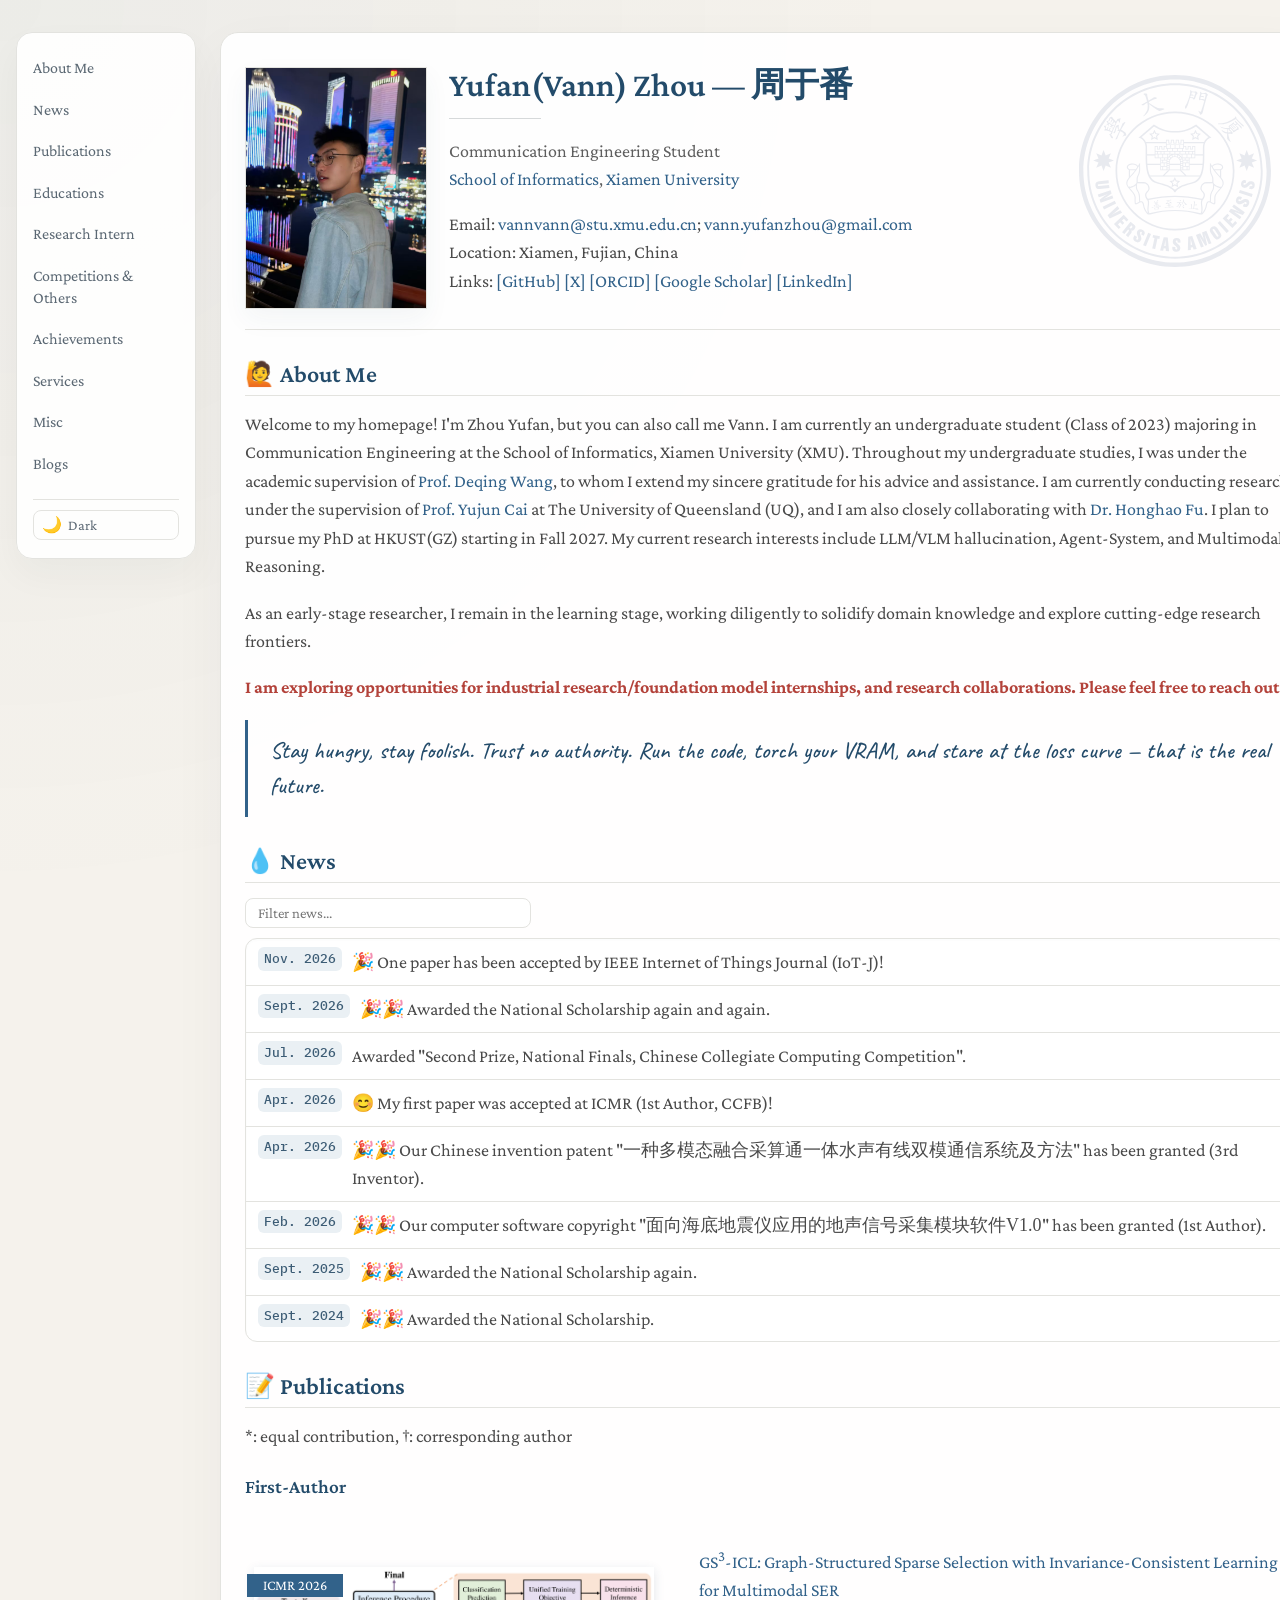
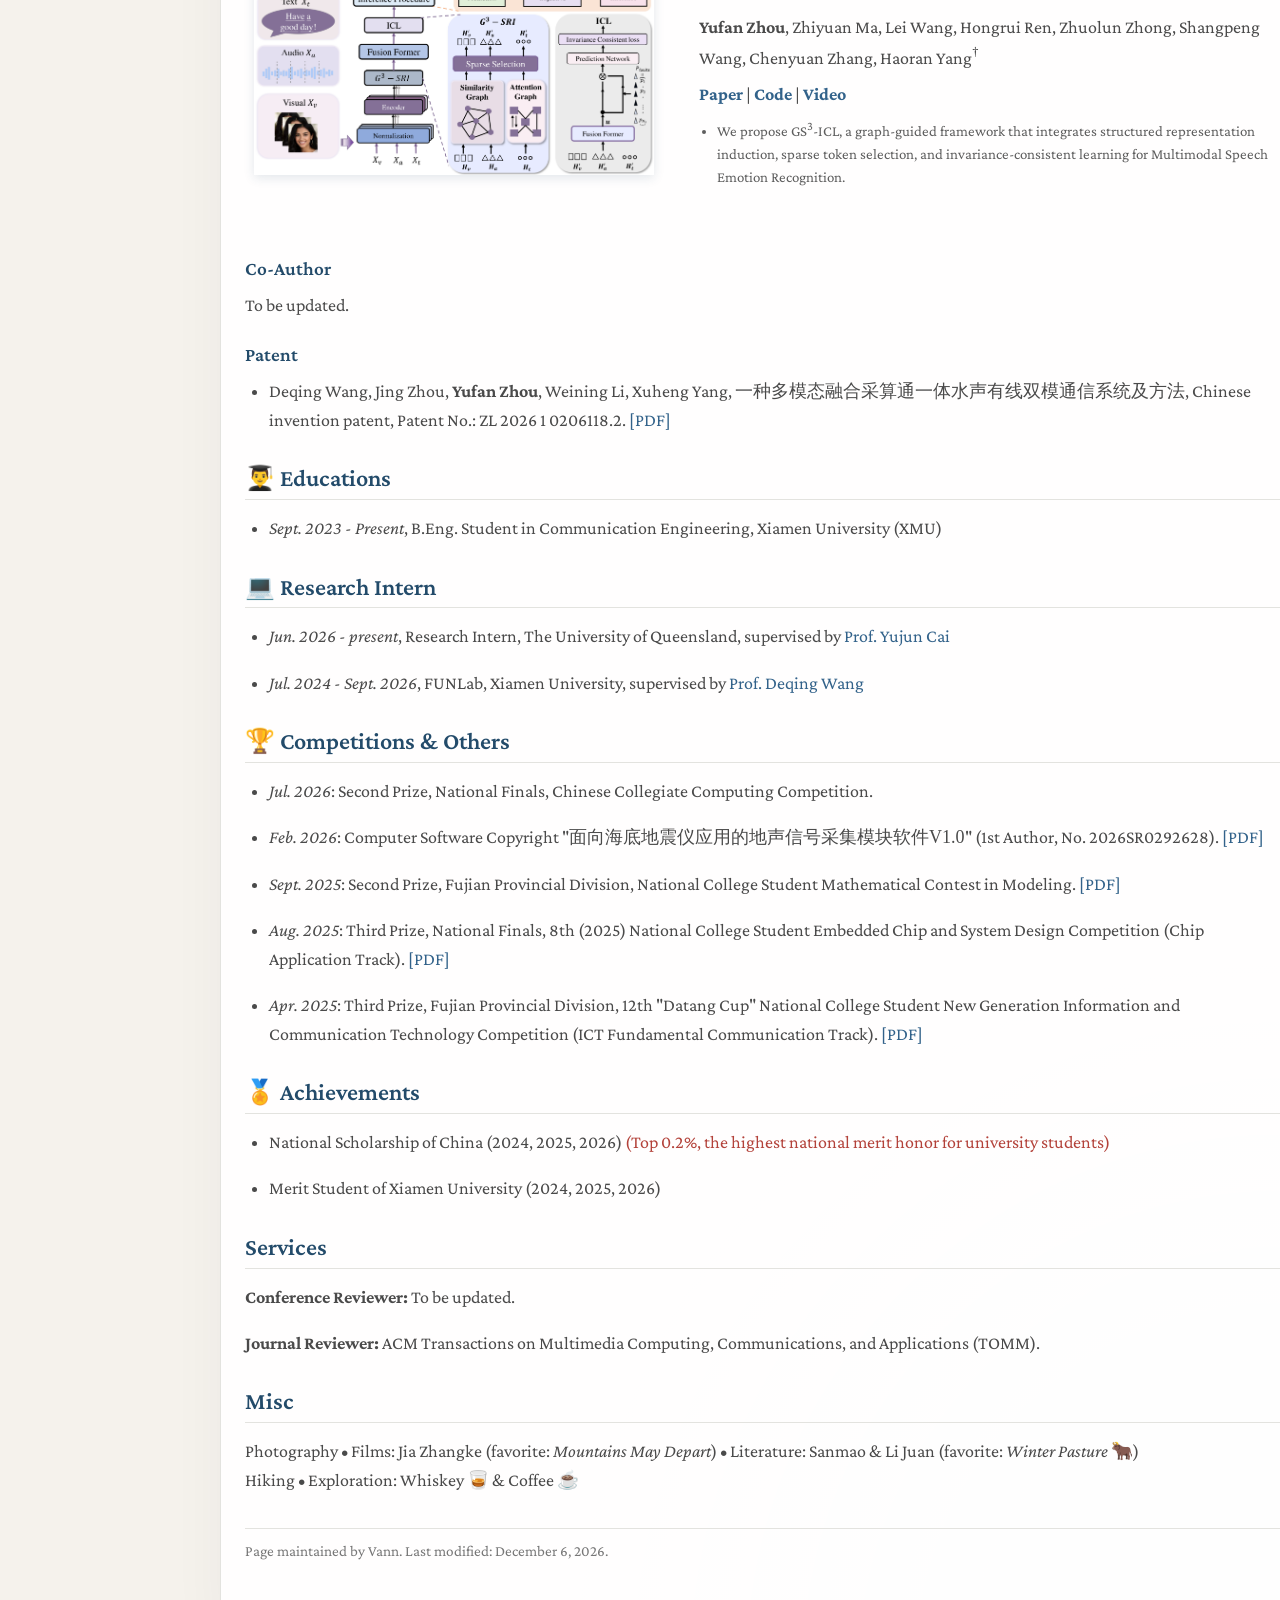
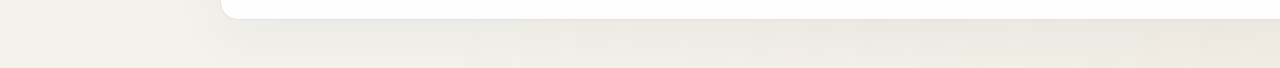
==== index.html @ a89bc7b7 "Link GS3-ICL paper to local PDF" ====
<!DOCTYPE html>
<html lang="en">
<head>
  <meta charset="utf-8">
  <meta http-equiv="X-UA-Compatible" content="IE=edge">
  <meta name="viewport" content="width=device-width, initial-scale=1">
  <title>Yufan Zhou - Vann's Home</title>
  <meta name="description" content="Personal homepage of Yufan Zhou (Vann), a Communication Engineering student at Xiamen University. Find research interests, publications, academic service, awards, and CV.">
  <meta name="keywords" content="Yufan Zhou, vann, Communication Engineering, Xiamen University, MATLAB, FPGA, signal processing, homepage">
  <meta name="theme-color" content="#ffffff">
  <link rel="canonical" href="https://yufanzhou142.github.io/">
  <link rel="icon" type="image/svg+xml" href="favicon.svg">
  <meta property="og:type" content="website">
  <meta property="og:title" content="Yufan Zhou - Vann's Home">
  <meta property="og:description" content="Personal homepage of Yufan Zhou (Vann), a Communication Engineering student at Xiamen University. Find research interests, publications, academic service, awards, and CV.">
  <meta property="og:url" content="https://yufanzhou142.github.io/">
  <meta property="og:image" content="https://yufanzhou142.github.io/assets/vann1.jpg">
  <meta property="og:site_name" content="Vann(Yufan) Zhou">
  <meta name="twitter:card" content="summary_large_image">
  <meta name="twitter:title" content="Yufan Zhou - Vann's Home">
  <meta name="twitter:description" content="Personal homepage of Yufan Zhou (Vann), a Communication Engineering student at Xiamen University. Find research interests, publications, academic service, awards, and CV.">
  <meta name="twitter:image" content="https://yufanzhou142.github.io/assets/vann1.jpg">
  <link rel="preconnect" href="https://fonts.googleapis.com">
  <link rel="preconnect" href="https://fonts.gstatic.com" crossorigin>
  <link href="https://fonts.googleapis.com/css2?family=Caveat:wght@400;500;600&family=Crimson+Pro:wght@400;500;600&family=IBM+Plex+Mono:wght@400;500&display=swap" rel="stylesheet">
  <link rel="stylesheet" href="css/style.css">
  <link rel="stylesheet" href="css/news.css">
</head>
<body>
  <div class="page">
    <div class="layout">
      <aside class="side-nav" aria-label="Section navigation">
        <a href="#about">About Me</a>
        <a href="#news">News</a>
        <a href="#papers">Publications</a>
        <a href="#educations">Educations</a>
        <a href="#research-intern">Research Intern</a>
        <a href="#competitions">Competitions &amp; Others</a>
        <a href="#achievements">Achievements</a>
        <a href="#service">Services</a>
        <a href="#misc">Misc</a>
        <a href="blog.html">Blogs</a>
        <div class="theme-toggle">
          <button type="button" class="theme-toggle-btn" id="theme-toggle" aria-label="Toggle dark mode">
            <span class="icon" id="theme-icon">🌙</span>
            <span id="theme-label">Dark</span>
          </button>
        </div>
      </aside>

      <div class="content">
        <section id="top" class="section-block intro-section">
          <div class="intro">
            <div class="intro-photo">
              <img
                src="assets/vann1.jpg"
                alt="Portrait of Yufan Zhou"
                onerror="this.onerror=null;this.src='assets/avatar-placeholder.svg';"
              >
            </div>
            <div class="intro-text">
              <h1>Yufan(Vann) Zhou — 周于番</h1>
              <div class="name-divider"></div>
              <p class="title-line">
                Communication Engineering Student<br>
                <a href="https://informatics.xmu.edu.cn/" target="_blank" rel="noreferrer">School of Informatics</a>,
                <a href="https://en.xmu.edu.cn/" target="_blank" rel="noreferrer">Xiamen University</a>
              </p>
              <p>
                Email: <a href="mailto:vannvann@stu.xmu.edu.cn">vannvann@stu.xmu.edu.cn</a>; <a href="mailto:vann.yufanzhou@gmail.com">vann.yufanzhou@gmail.com</a><br>
                Location: Xiamen, Fujian, China<br>
                Links:
                <a href="https://github.com/YuFanZhou142" target="_blank" rel="noreferrer">[GitHub]</a>
                <a href="https://x.com/vannvann142" target="_blank" rel="noreferrer">[X]</a>
                <a href="https://orcid.org/0009-0006-8266-0839" target="_blank" rel="noreferrer">[ORCID]</a>
                <a href="https://scholar.google.com/citations?user=rvM9Z9IAAAAJ&hl=zh-CN" target="_blank" rel="noreferrer">[Google Scholar]</a>
                <a href="https://www.linkedin.com/in/yufan-zhou-042987370/" target="_blank" rel="noreferrer">[LinkedIn]</a>
              </p>
            </div>
          </div>
        </section>

        <section id="about" class="section-block">
          <h2>🙋 About Me</h2>
          <p>
            Welcome to my homepage! I'm Zhou Yufan, but you can also call me Vann. I am currently an undergraduate student (Class of 2023) majoring in Communication Engineering
            at the School of Informatics, Xiamen University (XMU). Throughout my undergraduate studies, I was under the academic supervision of <a href="https://funlab2017.github.io/deqing.html" target="_blank" rel="noreferrer">Prof. Deqing Wang</a>,
            to whom I extend my sincere gratitude for his advice and assistance. I am currently conducting research under the supervision of <a href="https://vanoracai.github.io/" target="_blank" rel="noreferrer">Prof. Yujun Cai</a> at The University of Queensland (UQ),
            and I am also closely collaborating with <a href="https://romgai.github.io/" target="_blank" rel="noreferrer">Dr. Honghao Fu</a>.
            I plan to pursue my PhD at HKUST(GZ) starting in Fall 2027.
            My current research interests include LLM/VLM hallucination, Agent-System,
            and Multimodal Reasoning.
          </p>
          <p>
            As an early-stage researcher, I remain in the learning stage, working diligently to solidify domain knowledge and explore cutting-edge research frontiers.
          </p>
          <p>
            <strong class="text-accent">I am exploring opportunities for industrial research/foundation model internships, and research collaborations. Please feel free to reach out!</strong>
          </p>
          <p class="motto">
            Stay hungry, stay foolish. Trust no authority. Run the code, torch your VRAM, and stare at the loss
            curve — that is the real future.
          </p>
        </section>

        <section id="news" class="section-block">
          <h2>💧 News</h2>
          <div class="news-container">
            <div class="news-filter">
              <input type="text" id="newsFilterInput" placeholder="Filter news..." aria-label="Filter news">
            </div>
            <div class="news-list" id="newsList">
              <div class="news-item" data-date="2026-11">
                <div class="news-date-block">Nov. 2026</div>
                <div class="news-content">🎉 One paper has been accepted by IEEE Internet of Things Journal (IoT-J)!</div>
              </div>
              <div class="news-item" data-date="2026-09">
                <div class="news-date-block">Sept. 2026</div>
                <div class="news-content">🎉🎉 Awarded the National Scholarship again and again.</div>
              </div>
              <div class="news-item" data-date="2026-07">
                <div class="news-date-block">Jul. 2026</div>
                <div class="news-content">Awarded "Second Prize, National Finals, Chinese Collegiate Computing Competition".</div>
              </div>
              <div class="news-item" data-date="2026-04">
                <div class="news-date-block">Apr. 2026</div>
                <div class="news-content">😊 My first paper was accepted at ICMR (1st Author, CCFB)!</div>
              </div>
              <div class="news-item" data-date="2026-04">
                <div class="news-date-block">Apr. 2026</div>
                <div class="news-content">🎉🎉 Our Chinese invention patent "<span class="zh-song">一种多模态融合采算通一体水声有线双模通信系统及方法</span>" has been granted (3rd Inventor).</div>
              </div>
              <div class="news-item" data-date="2026-02">
                <div class="news-date-block">Feb. 2026</div>
                <div class="news-content">🎉🎉 Our computer software copyright "<span class="zh-song">面向海底地震仪应用的地声信号采集模块软件V1.0</span>" has been granted (1st Author).</div>
              </div>
              <div class="news-item" data-date="2025-09">
                <div class="news-date-block">Sept. 2025</div>
                <div class="news-content">🎉🎉 Awarded the National Scholarship again.</div>
              </div>
              <div class="news-item" data-date="2024-09">
                <div class="news-date-block">Sept. 2024</div>
                <div class="news-content">🎉🎉 Awarded the National Scholarship.</div>
              </div>
            </div>
          </div>
        </section>

        <section id="papers" class="section-block">
          <h2>📝 Publications</h2>
          <p>*: equal contribution, †: corresponding author</p>

          <h3 class="publication-subheading">First-Author</h3>
          <div class="paper-box">
            <div class="paper-box-image">
              <div>
                <div class="badge">ICMR 2026</div>
                <img src="paper-fig/icmr-ser/method.png" alt="GS³-ICL method overview" width="100%">
              </div>
            </div>
            <div class="paper-box-text">
              <p><a href="https://doi.org/10.1145/3805622.3810766" target="_blank" rel="noreferrer noopener">GS<sup>3</sup>-ICL: Graph-Structured Sparse Selection with Invariance-Consistent Learning for Multimodal SER</a></p>
              <p><strong>Yufan Zhou</strong>, Zhiyuan Ma, Lei Wang, Hongrui Ren, Zhuolun Zhong, Shangpeng Wang, Chenyuan Zhang, Haoran Yang<sup>†</sup></p>
              <p><a href="assets/files/GS3-ICL.pdf" target="_blank" rel="noreferrer noopener"><strong>Paper</strong></a> | <a href="https://github.com/YuFanZhou142/GS3-ICL" target="_blank" rel="noreferrer noopener"><strong>Code</strong></a> | <a href="https://www.youtube.com/watch?v=BfheLvAfwCc" target="_blank" rel="noreferrer noopener"><strong>Video</strong></a></p>
              <ul>
                <li>We propose GS<sup>3</sup>-ICL, a graph-guided framework that integrates structured representation induction, sparse token selection, and invariance-consistent learning for Multimodal Speech Emotion Recognition.</li>
              </ul>
            </div>
          </div>

          <h3 class="publication-subheading">Co-Author</h3>
          <p>To be updated.</p>

          <h3 class="publication-subheading">Patent</h3>
          <ul>
            <li>
              <p>Deqing Wang, Jing Zhou, <strong>Yufan Zhou</strong>, Weining Li, Xuheng Yang, <span class="zh-song">一种多模态融合采算通一体水声有线双模通信系统及方法</span>, Chinese invention patent, Patent No.: ZL 2026 1 0206118.2. <a href="assets/files/chinese-invention-patent-2026-certificate.pdf" target="_blank" rel="noreferrer noopener">[PDF]</a></p>
            </li>
          </ul>

        </section>

        <section id="educations" class="section-block">
          <h2>👨‍🎓 Educations</h2>
          <ul>
            <li>
              <p><em>Sept. 2023 - Present</em>, B.Eng. Student in Communication Engineering, Xiamen University (XMU)</p>
            </li>
          </ul>
        </section>

        <section id="research-intern" class="section-block">
          <h2>💻 Research Intern</h2>
          <ul>
            <li>
              <p><em>Jun. 2026 - present</em>, Research Intern, The University of Queensland, supervised by <a href="https://vanoracai.github.io/" target="_blank" rel="noreferrer noopener">Prof. Yujun Cai</a></p>
            </li>
            <li>
              <p><em>Jul. 2024 - Sept. 2026</em>, FUNLab, Xiamen University, supervised by <a href="https://funlab2017.github.io/deqing.html" target="_blank" rel="noreferrer noopener">Prof. Deqing Wang</a></p>
            </li>
          </ul>
        </section>

        <section id="competitions" class="section-block">
          <h2>🏆 Competitions &amp; Others</h2>
          <ul>
            <li>
              <p><em>Jul. 2026</em>: Second Prize, National Finals, Chinese Collegiate Computing Competition.</p>
            </li>
            <li>
              <p><em>Feb. 2026</em>: Computer Software Copyright "<span class="zh-song">面向海底地震仪应用的地声信号采集模块软件V1.0</span>" (1st Author, No. 2026SR0292628). <a href="assets/files/Certificate of Computer Software Copyright Registration.pdf" target="_blank" rel="noreferrer">[PDF]</a></p>
            </li>
            <li>
              <p><em>Sept. 2025</em>: Second Prize, Fujian Provincial Division, National College Student Mathematical Contest in Modeling. <a href="assets/files/math-modeling-2025-proof.pdf" target="_blank" rel="noreferrer">[PDF]</a></p>
            </li>
            <li>
              <p><em>Aug. 2025</em>: Third Prize, National Finals, 8th (2025) National College Student Embedded Chip and System Design Competition (Chip Application Track). <a href="assets/files/embedded-competition-2025-proof.pdf" target="_blank" rel="noreferrer">[PDF]</a></p>
            </li>
            <li>
              <p><em>Apr. 2025</em>: Third Prize, Fujian Provincial Division, 12th "Datang Cup" National College Student New Generation Information and Communication Technology Competition (ICT Fundamental Communication Track). <a href="assets/files/datang-cup-2025-proof.pdf" target="_blank" rel="noreferrer">[PDF]</a></p>
            </li>
          </ul>
        </section>

        <section id="achievements" class="section-block">
          <h2>🏅 Achievements</h2>
          <ul>
            <li><p>National Scholarship of China (2024, 2025, 2026) <span class="text-accent">(Top 0.2%, the highest national merit honor for university students)</span></p></li>
            <li><p>Merit Student of Xiamen University (2024, 2025, 2026)</p></li>
          </ul>
        </section>

        <section id="service" class="section-block">
          <h2>Services</h2>
          <p><strong>Conference Reviewer:</strong> To be updated.</p>
          <p><strong>Journal Reviewer:</strong> ACM Transactions on Multimedia Computing, Communications, and Applications (TOMM).</p>
        </section>

        <section id="misc" class="section-block">
          <h2>Misc</h2>
          <p>
            Photography • Films: Jia Zhangke (favorite: <em>Mountains May Depart</em>) • Literature: Sanmao &amp; Li Juan (favorite: <em>Winter Pasture</em> 🐂)<br>
            Hiking • Exploration: Whiskey 🥃 &amp; Coffee ☕
          </p>
        </section>

        <div class="footer-note">
          Page maintained by Vann. Last modified: <span id="last-modified">July 11, 2026</span>.
        </div>
      </div>
    </div>
  </div>
<script>
  (function() {
    var root = document.documentElement;
    var btn = document.getElementById('theme-toggle');
    var icon = document.getElementById('theme-icon');
    var label = document.getElementById('theme-label');

    function getStored() { return localStorage.getItem('theme'); }
    function isDark() {
      return getStored() === 'dark';
    }

    function apply(dark) {
      if (dark) {
        root.setAttribute('data-theme', 'dark');
        icon.textContent = '☀️';
        label.textContent = 'Light';
      } else {
        root.setAttribute('data-theme', 'light');
        icon.textContent = '🌙';
        label.textContent = 'Dark';
      }
      document.querySelector('meta[name="theme-color"]')
        .setAttribute('content', dark ? '#111827' : '#ffffff');
    }

    apply(isDark());

    btn.addEventListener('click', function() {
      var next = !isDark();
      localStorage.setItem('theme', next ? 'dark' : 'light');
      apply(next);
    });
  })();
</script>
<script>
  (function() {
    var months = ['January','February','March','April','May','June','July','August','September','October','November','December'];
    var d = new Date(document.lastModified);
    var formatted = months[d.getMonth()] + ' ' + d.getDate() + ', ' + d.getFullYear();
    var el = document.getElementById('last-modified');
    if (el) el.textContent = formatted;
  })();
</script>
<script src="https://cdnjs.cloudflare.com/ajax/libs/jquery/3.7.1/jquery.min.js"></script>
<script src="js/news-filter.js"></script>
</body>
</html>
---- css/style.css ----
/* ── Light theme (default) ── */
:root {
  --bg-page: #f5f2ec;
  --bg-gradient-a: rgba(50, 98, 138, 0.045);
  --bg-gradient-b: rgba(190, 168, 122, 0.06);
  --bg-content: rgba(255, 255, 255, 0.96);
  --bg-sidenav: rgba(255, 255, 255, 0.9);
  --border-color: #e3e3df;
  --border-light: #e3e3df;
  --divider-color: #d6d9da;
  --heading-color: #234b6a;
  --text-color: #4a4a4a;
  --text-secondary: #5e5e5e;
  --text-muted: #777777;
  --link-color: #32628a;
  --sidenav-text: #5b6873;
  --accent-color: #b3423a;
  --badge-bg: #32628a;
  --badge-text: #ffffff;
  --news-date-bg: #eaf0f4;
  --news-date-text: #3c5c75;
  --news-hover: rgba(50, 98, 138, 0.035);
  --shadow-sidenav: 0 16px 36px rgba(31, 44, 62, 0.04);
  --shadow-content: 0 20px 56px rgba(31, 44, 62, 0.045);
  --shadow-photo: 0 10px 24px rgba(35, 75, 106, 0.05);
  --shadow-paper: 0 3px 10px rgba(35, 75, 106, 0.13);
  --shadow-news: inset 0 1px 3px rgba(35, 75, 106, 0.025);
  --focus-ring: rgba(50, 98, 138, 0.25);
  --emblem-opacity: 0.10;
  --emblem-filter: none;
  --emblem-blend: multiply;
}

/* ── Dark theme (manual toggle) ── */
[data-theme="dark"] {
  --bg-page: #111827;
  --bg-gradient-a: rgba(59, 130, 246, 0.06);
  --bg-gradient-b: rgba(168, 140, 90, 0.04);
  --bg-content: rgba(30, 41, 59, 0.97);
  --bg-sidenav: rgba(30, 41, 59, 0.92);
  --border-color: #354152;
  --border-light: #354152;
  --divider-color: #455269;
  --heading-color: #a3c4de;
  --text-color: #d1d5db;
  --text-secondary: #9ca3af;
  --text-muted: #93a1b2;
  --link-color: #91b9da;
  --sidenav-text: #a5b1c0;
  --accent-color: #f19a90;
  --badge-bg: #3b5f7d;
  --badge-text: #f3f7fb;
  --news-date-bg: #2b4055;
  --news-date-text: #c2d7e8;
  --news-hover: rgba(163, 196, 222, 0.05);
  --shadow-sidenav: 0 16px 36px rgba(0, 0, 0, 0.18);
  --shadow-content: 0 20px 56px rgba(0, 0, 0, 0.2);
  --shadow-photo: 0 10px 24px rgba(0, 0, 0, 0.18);
  --shadow-paper: 0 3px 10px rgba(0, 0, 0, 0.2);
  --shadow-news: inset 0 1px 3px rgba(0, 0, 0, 0.08);
  --focus-ring: rgba(145, 185, 218, 0.3);
  --emblem-opacity: 0.10;
  --emblem-filter: grayscale(1) invert(1);
  --emblem-blend: screen;
}

/* ── Base ── */
body {
  margin: 0;
  padding: 0;
  background:
    radial-gradient(circle at top left, var(--bg-gradient-a), transparent 26%),
    radial-gradient(circle at bottom right, var(--bg-gradient-b), transparent 24%),
    var(--bg-page);
  background-color: var(--bg-page);
  color: var(--text-color);
  font: 18px/1.58 "Crimson Pro", Georgia, serif;
}

html {
  scroll-behavior: smooth;
}

a {
  color: var(--link-color);
  text-decoration: none;
}

a:hover,
a:focus-visible {
  text-decoration: underline;
}

img {
  max-width: 100%;
  display: block;
}

p,
ul {
  margin: 0 0 18px;
}

ul {
  padding-left: 24px;
}

li {
  margin-bottom: 8px;
}

h1,
h2 {
  margin: 0;
  color: var(--heading-color);
  font-weight: 600;
}

h1 {
  font-size: 2.1rem;
  line-height: 1.1;
  margin-bottom: 14px;
}

h2 {
  font-size: 1.5rem;
  line-height: 1.2;
  margin-top: 30px;
  margin-bottom: 14px;
  padding-bottom: 6px;
  border-bottom: 1px solid var(--border-light);
}

.zh-song {
  font-family: "SimSun", "Songti SC", "STSong", serif;
}

.text-accent {
  color: var(--accent-color);
}

.publication-subheading {
  margin: 24px 0 10px;
  color: var(--heading-color);
  font-size: 1.2rem;
  font-weight: 600;
  line-height: 1.25;
}

.motto {
  margin: 4px 0 6px;
  padding: 14px 0 14px 22px;
  border-left: 3px solid var(--link-color);
  color: var(--heading-color);
  font-family: "Caveat", "Segoe Script", "Bradley Hand", cursive;
  font-size: 1.45rem;
  font-weight: 500;
  line-height: 1.5;
}

.page {
  width: 100%;
  min-height: 100vh;
  padding: 32px 0 48px;
}

.layout {
  width: min(1280px, calc(100% - 32px));
  margin: 0 auto;
  display: grid;
  grid-template-columns: 180px minmax(0, 1fr);
  gap: 24px;
  align-items: start;
}

.side-nav {
  position: sticky;
  top: 32px;
  display: flex;
  flex-direction: column;
  gap: 8px;
  padding: 18px 16px;
  background: var(--bg-sidenav);
  border: 1px solid var(--border-color);
  box-shadow: var(--shadow-sidenav);
  border-radius: 16px;
}

.side-nav a {
  display: block;
  padding: 6px 0;
  color: var(--sidenav-text);
  font-size: 1rem;
  line-height: 1.35;
}

.side-nav a:hover,
.side-nav a:focus-visible {
  color: var(--heading-color);
  text-decoration: none;
}

.content {
  width: 100%;
  margin: 0;
  padding: 34px 24px 56px;
  background: var(--bg-content);
  border: 1px solid var(--border-color);
  box-shadow: var(--shadow-content);
  border-radius: 18px;
}

.intro-section {
  position: relative;
}

/* Vector emblem: https://commons.wikimedia.org/wiki/File:Xiamen_University_logo.svg */
.intro-section::before {
  content: "";
  position: absolute;
  top: 8px;
  right: 18px;
  width: clamp(176px, 15vw, 216px);
  aspect-ratio: 1;
  background: url("../assets/xmu-emblem.svg") center / contain no-repeat;
  opacity: var(--emblem-opacity);
  filter: var(--emblem-filter);
  mix-blend-mode: var(--emblem-blend);
  pointer-events: none;
  z-index: 0;
}

@media (max-width: 1139px) {
  .intro-section::before {
    display: none;
  }
}

.intro {
  position: relative;
  z-index: 1;
  display: grid;
  grid-template-columns: 180px 1fr;
  gap: 24px;
  align-items: start;
  margin-bottom: 22px;
  padding-bottom: 16px;
  border-bottom: 1px solid var(--border-color);
}

.intro-photo img {
  width: 180px;
  height: 240px;
  object-fit: cover;
  border: 1px solid var(--border-color);
  box-shadow: var(--shadow-photo);
}

.intro-text {
  min-width: 0;
}

.name-divider {
  width: 92px;
  height: 1px;
  margin: 0 0 18px;
  background: var(--divider-color);
}

.title-line {
  color: var(--text-secondary);
  margin-bottom: 16px;
}

.title-line a {
  color: var(--link-color);
}

.section-block {
  scroll-margin-top: 28px;
}

.section-block + .section-block {
  margin-top: 4px;
}

.footer-note {
  margin-top: 34px;
  padding-top: 10px;
  border-top: 1px solid var(--border-light);
  color: var(--text-muted);
  font-size: 0.95rem;
}

a:focus-visible {
  outline: 2px solid var(--focus-ring);
  outline-offset: 3px;
}

/* ── Paper cards ── */
.paper-box {
  display: flex;
  align-items: center;
  padding: 2em 0 2em 0;
}

.paper-box .paper-box-image {
  flex: 0 0 40%;
  display: flex;
  justify-content: center;
}

.paper-box .paper-box-image > div {
  position: relative;
}

.paper-box .paper-box-image .badge {
  padding-left: 1rem;
  padding-right: 1rem;
  position: absolute;
  margin-top: 0.5em;
  margin-left: -0.5em;
  color: var(--badge-text);
  background-color: var(--badge-bg);
  font-size: 0.8em;
}

.paper-box .paper-box-image img {
  max-width: 400px;
  box-shadow: var(--shadow-paper);
  object-fit: cover;
}

.paper-box .paper-box-text {
  flex: 1;
  padding-left: 2em;
}

.paper-box .paper-box-text p {
  margin: 0 0 8px;
}

.paper-box .paper-box-text a {
  color: var(--link-color);
}

.paper-box .paper-box-text ul {
  margin: 4px 0 0;
  padding-left: 18px;
}

.paper-box .paper-box-text ul li {
  color: var(--text-secondary);
  font-size: 0.93rem;
  line-height: 1.55;
}

@media (max-width: 559px) {
  .paper-box {
    flex-direction: column;
  }

  .paper-box .paper-box-image {
    flex: none;
    width: 100%;
    order: 2;
  }

  .paper-box .paper-box-text {
    flex: none;
    width: 100%;
    padding-left: 0;
    order: 1;
  }
}

/* ── Dark mode toggle ── */
.theme-toggle {
  display: flex;
  align-items: center;
  justify-content: center;
  margin-top: 10px;
  padding-top: 10px;
  border-top: 1px solid var(--border-color);
}

.theme-toggle-btn {
  display: flex;
  align-items: center;
  gap: 6px;
  width: 100%;
  padding: 6px 8px;
  background: transparent;
  border: 1px solid var(--border-color);
  border-radius: 8px;
  color: var(--sidenav-text);
  font-family: "Crimson Pro", Georgia, serif;
  font-size: 0.9rem;
  cursor: pointer;
  transition: background 0.2s, color 0.2s, border-color 0.2s;
}

.theme-toggle-btn:hover {
  background: rgba(128, 128, 128, 0.08);
  color: var(--heading-color);
  border-color: var(--heading-color);
}

.theme-toggle-btn .icon {
  font-size: 1rem;
  line-height: 1;
}

/* ── Responsive: tablet ── */
@media print, screen and (max-width: 960px) {
  .layout {
    width: auto;
    grid-template-columns: 1fr;
    gap: 14px;
    margin: 0 14px;
  }

  .side-nav {
    position: static;
    flex-direction: row;
    flex-wrap: wrap;
    align-items: center;
    gap: 10px 16px;
  }

  .content {
    width: auto;
    padding: 28px 18px 44px;
    margin: 0;
  }

  .theme-toggle {
    width: auto;
    margin-top: 0;
    padding-top: 0;
    border-top: none;
  }
}

/* ── Responsive: mobile ── */
@media print, screen and (max-width: 640px) {
  body {
    font-size: 17px;
  }

  .intro {
    grid-template-columns: 1fr;
    gap: 16px;
  }

  .intro-photo {
    display: flex;
    justify-content: center;
  }

  .intro-photo img {
    width: 150px;
    height: 200px;
  }

  .intro-text {
    text-align: center;
  }

  .name-divider {
    margin: 0 auto 18px;
  }

  .page {
    padding-top: 12px;
    padding-bottom: 24px;
  }

  .content {
    border-radius: 14px;
    padding: 22px 16px 36px;
  }

  .side-nav {
    padding: 12px 12px 10px;
    gap: 6px 12px;
  }

  .side-nav a {
    font-size: 0.92rem;
    padding: 4px 0;
  }

  h1 {
    font-size: 1.7rem;
  }

  h2 {
    font-size: 1.3rem;
  }

  .motto {
    font-size: 1.22rem;
    padding: 12px 0 12px 18px;
  }

  .paper-box .paper-box-image img {
    max-width: 100%;
    box-shadow: var(--shadow-paper);
  }
}

@media print, screen and (max-width: 380px) {
  .side-nav {
    gap: 4px 10px;
  }

  .side-nav a {
    font-size: 0.85rem;
  }

  h1 {
    font-size: 1.5rem;
  }
}
---- css/news.css ----
/* ==========================================================================
   News Section
   ========================================================================== */

.news-container {
  margin: 0.8em 0;
}

.news-filter {
  margin-bottom: 0.6em;
}

.news-filter input {
  width: 100%;
  max-width: 260px;
  padding: 6px 12px;
  font-size: 0.82em;
  font-family: "Crimson Pro", Georgia, serif;
  color: var(--text-color);
  background: var(--bg-content);
  border: 1px solid var(--border-color);
  border-radius: 8px;
  outline: none;
  transition: border-color 0.2s ease;
}

.news-filter input::placeholder {
  color: var(--text-muted);
}

.news-filter input:focus {
  border-color: var(--heading-color);
  box-shadow: 0 0 0 2px var(--focus-ring);
}

.news-list {
  max-height: 420px;
  overflow-y: scroll;
  border: 1px solid var(--border-color);
  border-radius: 12px;
  background: var(--bg-content);
  box-shadow: var(--shadow-news);
}

/* Always show scrollbar */
.news-list::-webkit-scrollbar {
  width: 8px;
}

.news-list::-webkit-scrollbar-track {
  background: var(--bg-page);
  border-radius: 0 14px 14px 0;
}

.news-list::-webkit-scrollbar-thumb {
  background: var(--border-light);
  border-radius: 4px;
  border: 2px solid var(--bg-content);
}

.news-list::-webkit-scrollbar-thumb:hover {
  background: var(--divider-color);
}

.news-item {
  display: flex;
  align-items: flex-start;
  gap: 10px;
  padding: 8px 12px;
  border-bottom: 1px solid var(--border-color);
  transition: background-color 0.15s ease;
}

.news-item:last-child {
  border-bottom: none;
}

.news-item:hover {
  background-color: var(--news-hover);
}

.news-item.hidden {
  display: none;
}

.news-date-block {
  flex-shrink: 0;
  display: flex;
  align-items: center;
  justify-content: center;
  min-width: 48px;
  padding: 4px 6px;
  background: var(--news-date-bg);
  border-radius: 6px;
  color: var(--news-date-text);
  line-height: 1.2;
  font-size: 0.72em;
  font-weight: 500;
  font-family: "IBM Plex Mono", monospace;
}

.news-content {
  font-size: 1em;
  line-height: 1.55;
  color: var(--text-color);
  padding-top: 2px;
}

.news-content a {
  color: var(--link-color);
  text-decoration: none;
}

.news-content a:hover {
  text-decoration: underline;
}
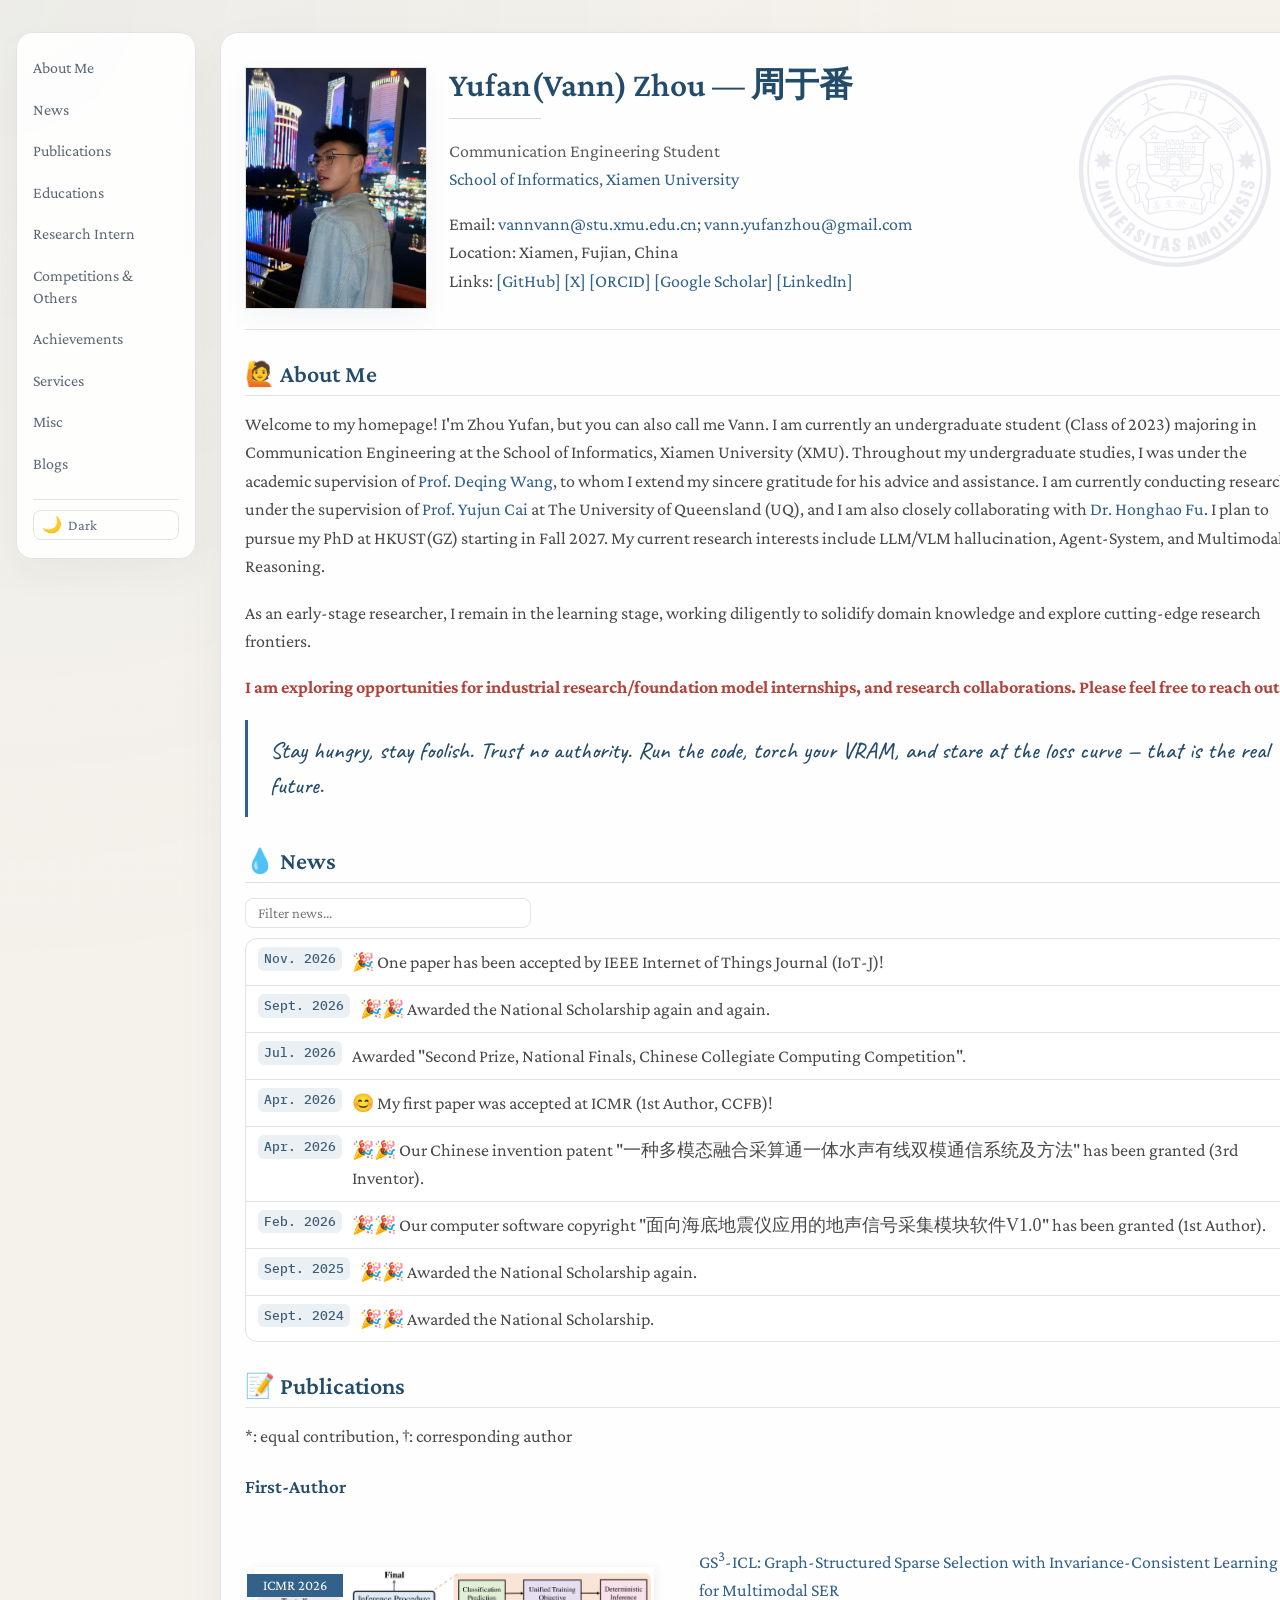
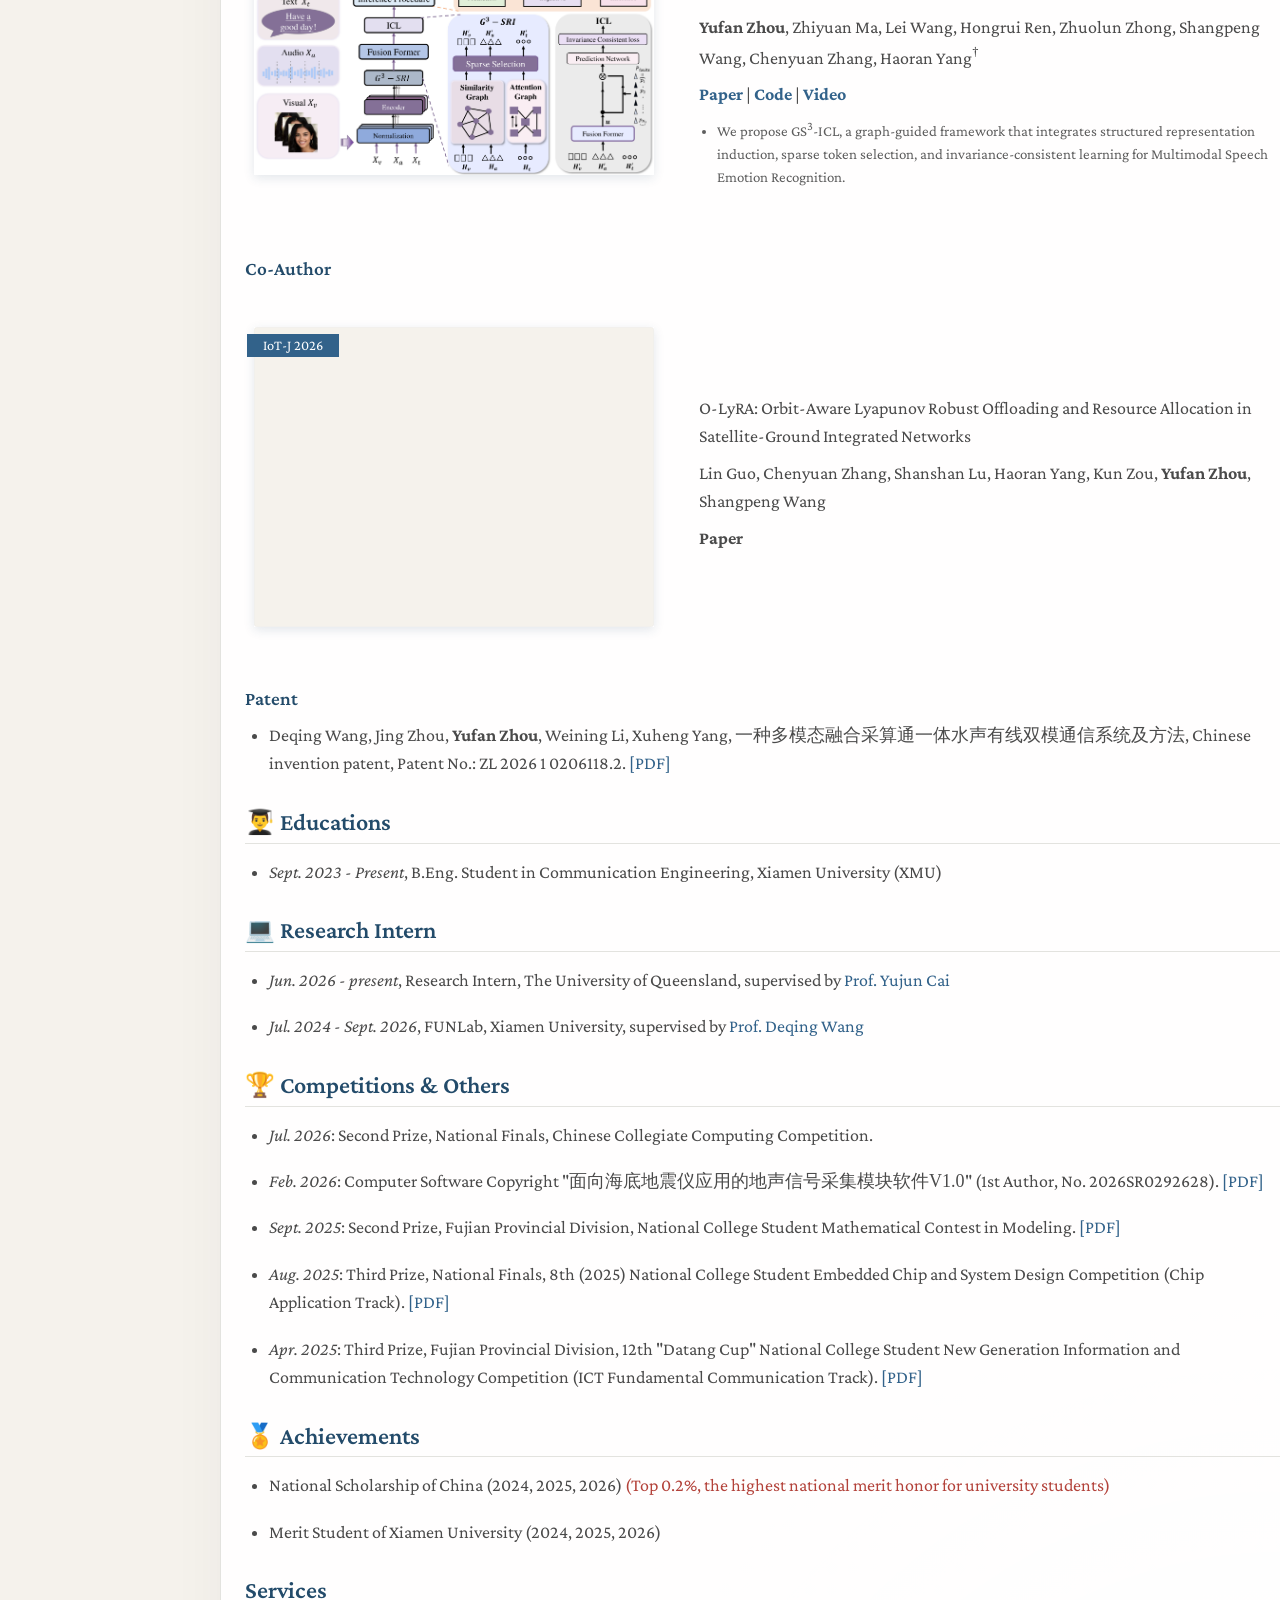
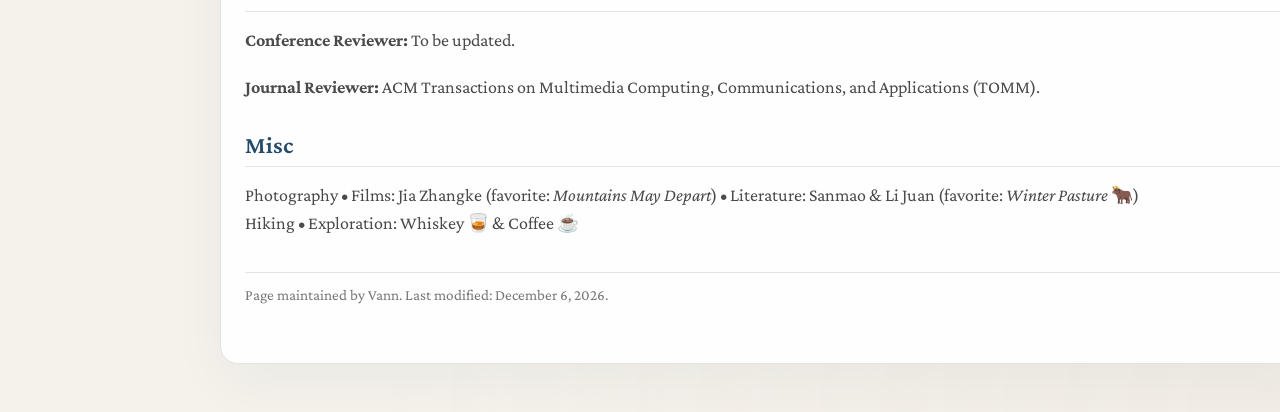
==== commit afc56617: "Add O-LyRA co-author publication placeholder" ====
--- a/index.html
+++ b/index.html
@@ -169,7 +169,21 @@
           </div>
 
           <h3 class="publication-subheading">Co-Author</h3>
-          <p>To be updated.</p>
+          <div class="paper-box">
+            <div class="paper-box-image">
+              <div>
+                <div class="badge">IoT-J 2026</div>
+                <svg class="paper-image-placeholder" viewBox="0 0 1024 768" width="400" height="300" aria-hidden="true" focusable="false">
+                  <rect x="1" y="1" width="1022" height="766" rx="6"></rect>
+                </svg>
+              </div>
+            </div>
+            <div class="paper-box-text">
+              <p>O-LyRA: Orbit-Aware Lyapunov Robust Offloading and Resource Allocation in Satellite-Ground Integrated Networks</p>
+              <p>Lin Guo, Chenyuan Zhang, Shanshan Lu, Haoran Yang, Kun Zou, <strong>Yufan Zhou</strong>, Shangpeng Wang</p>
+              <p><strong>Paper</strong></p>
+            </div>
+          </div>
 
           <h3 class="publication-subheading">Patent</h3>
           <ul>
--- a/css/style.css
+++ b/css/style.css
@@ -331,6 +331,18 @@
   object-fit: cover;
 }
 
+.paper-box .paper-box-image .paper-image-placeholder {
+  display: block;
+  max-width: 100%;
+  height: auto;
+  box-shadow: var(--shadow-paper);
+}
+
+.paper-box .paper-box-image .paper-image-placeholder rect {
+  fill: var(--bg-page);
+  stroke: var(--border-color);
+}
+
 .paper-box .paper-box-text {
   flex: 1;
   padding-left: 2em;
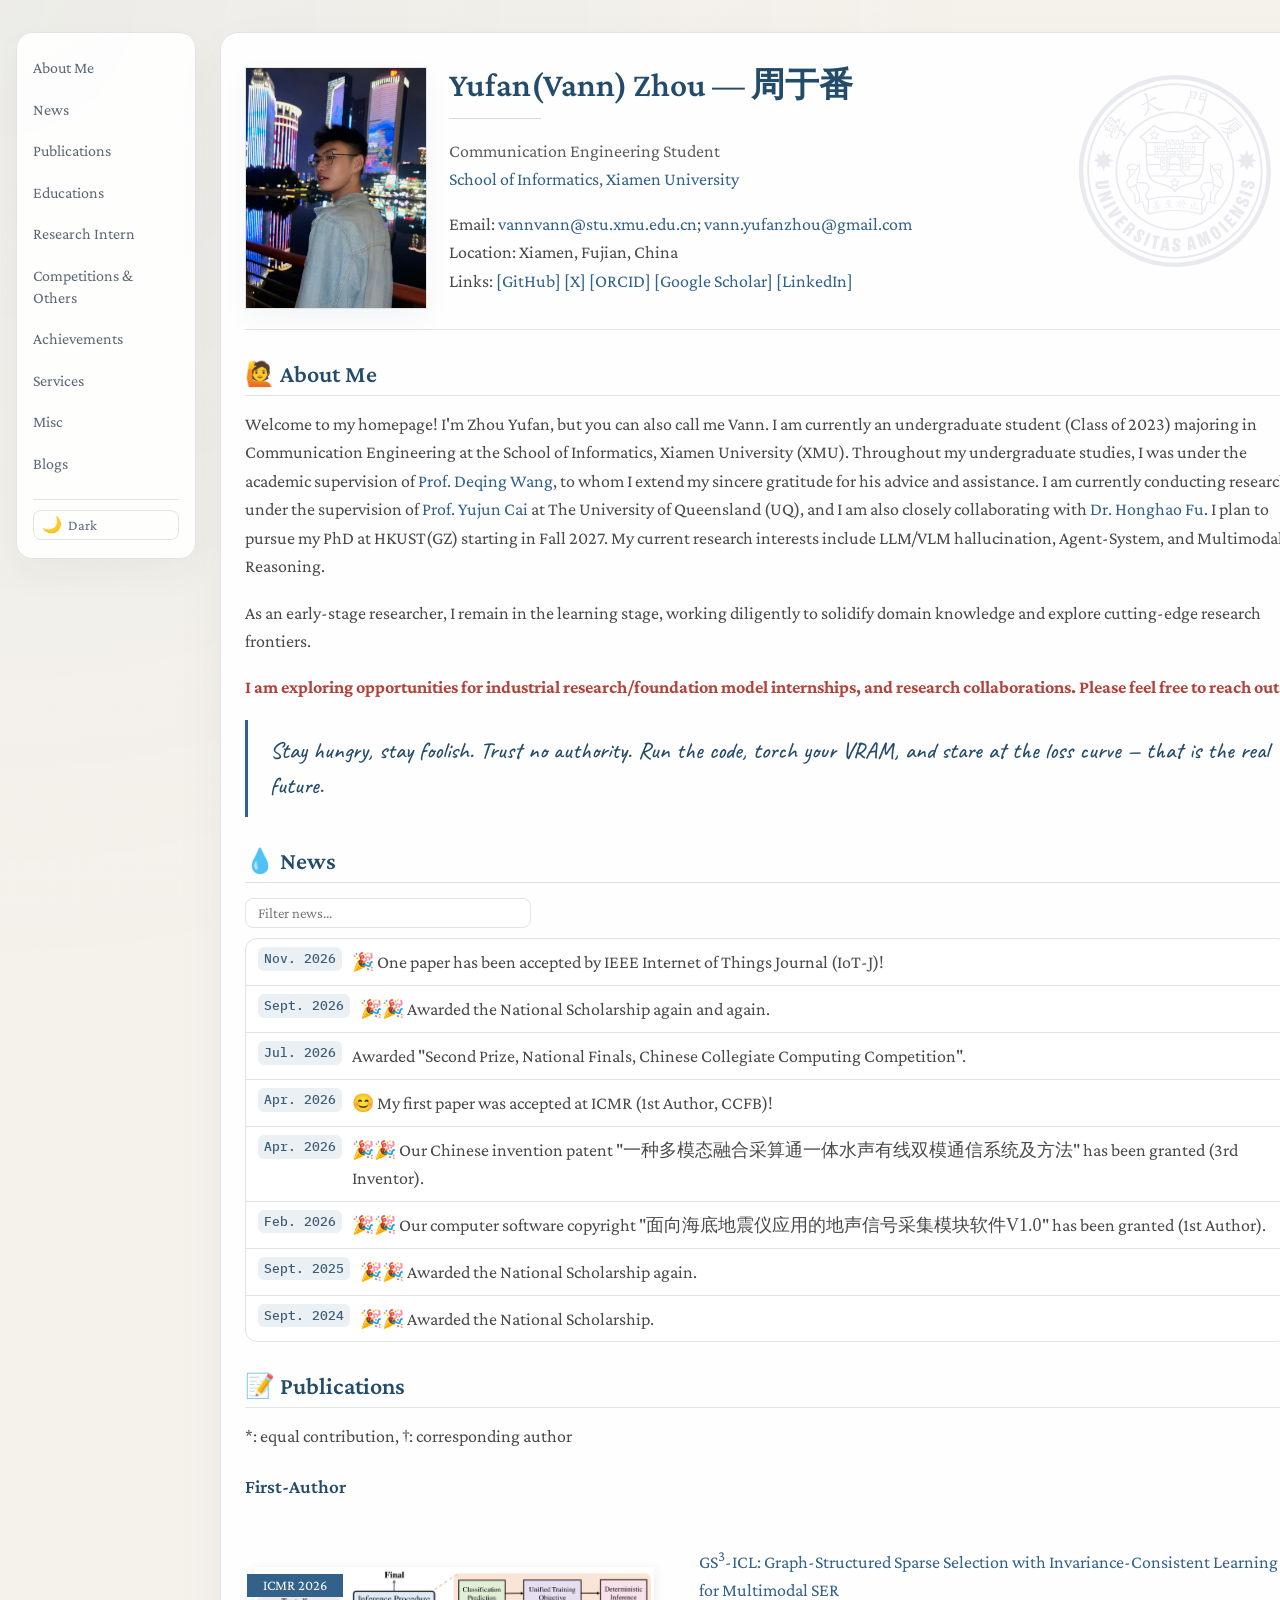
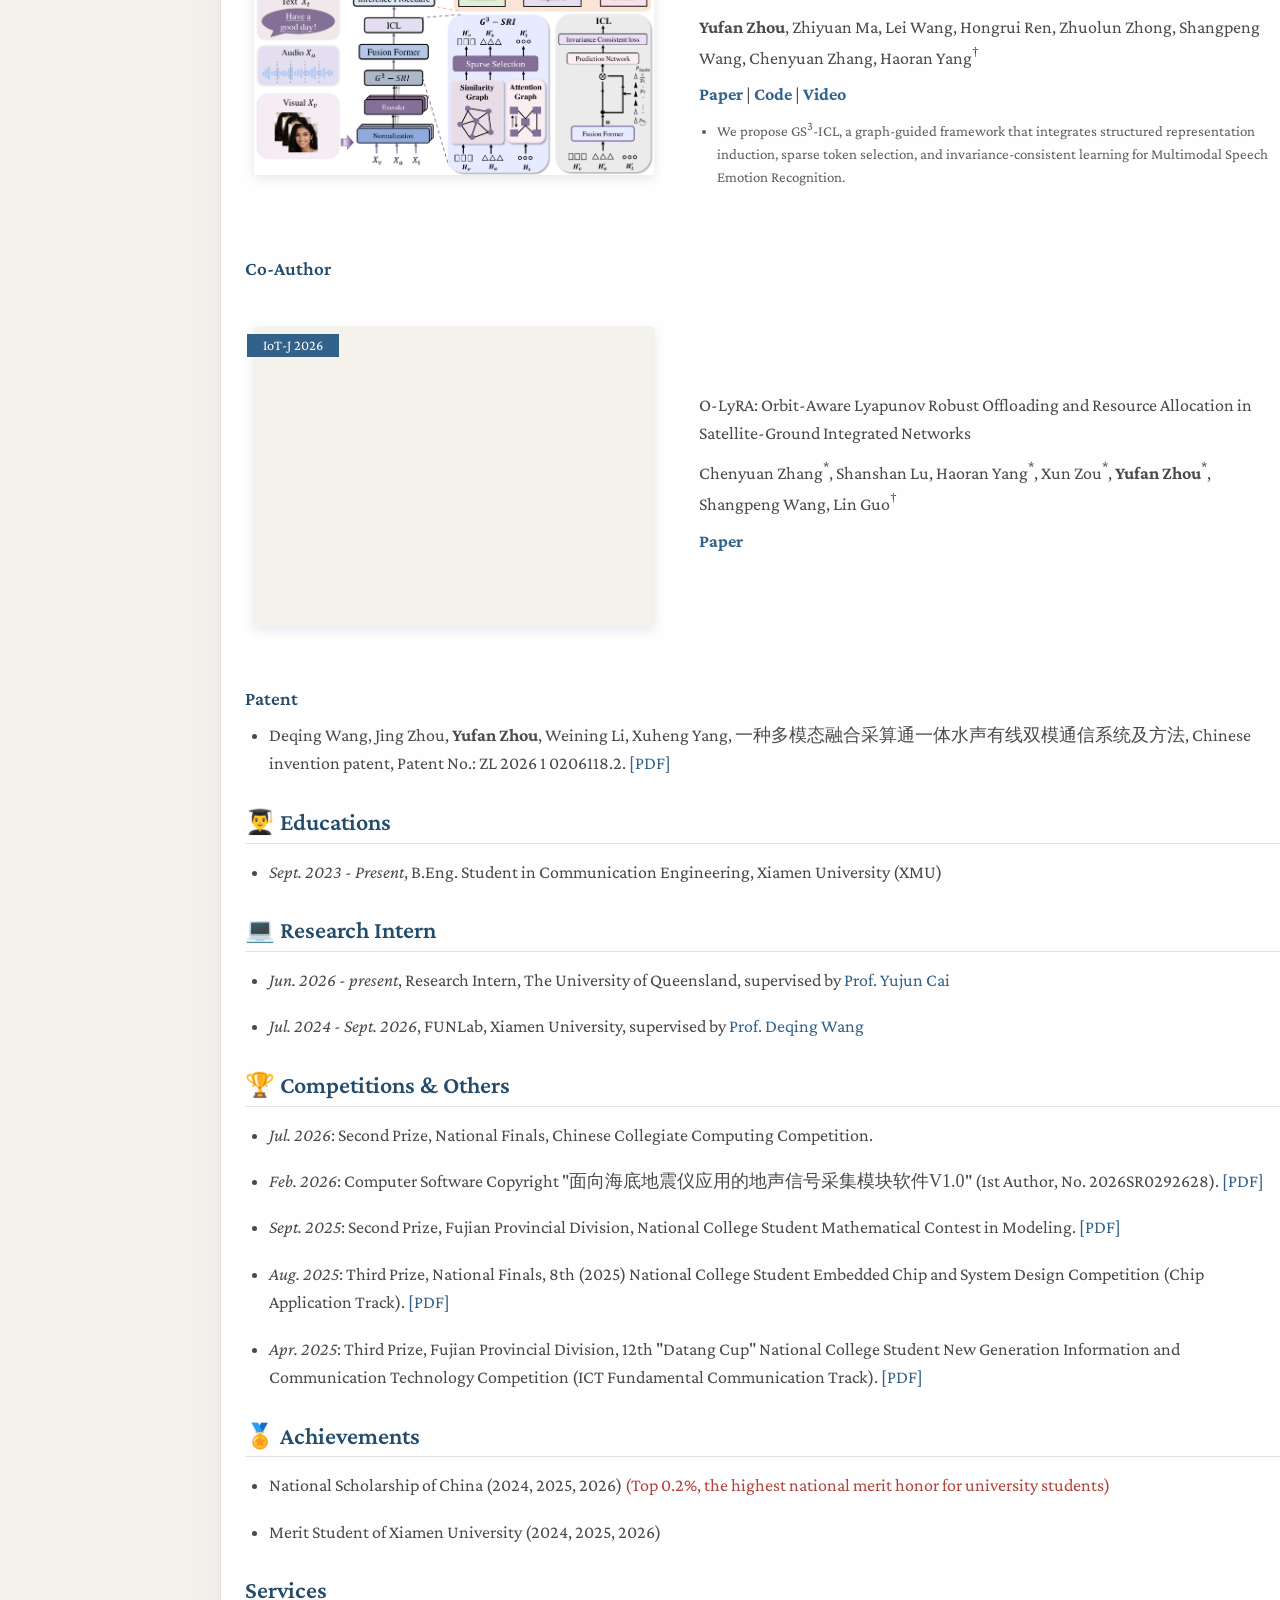
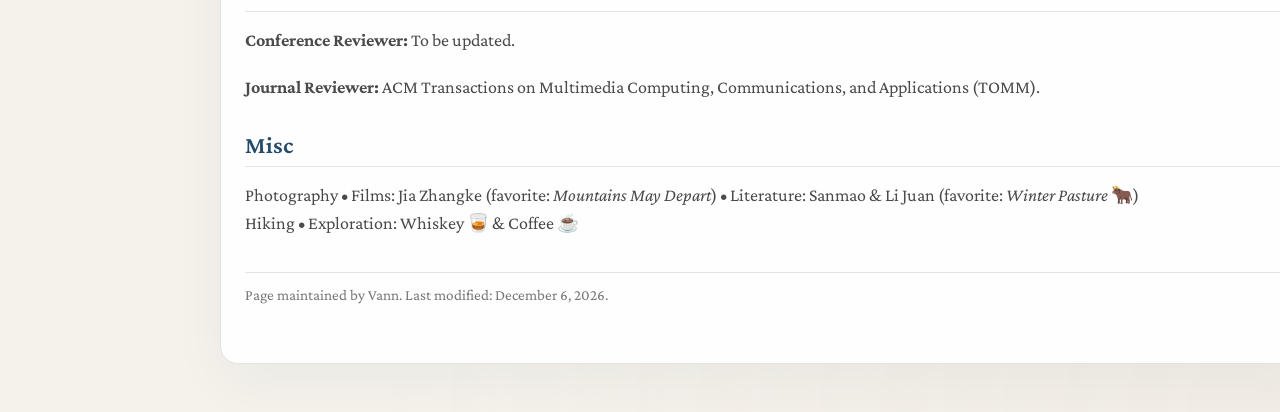
==== commit e9d8a62e: "Add O-LyRA PDF and link its paper card to it" ====
--- a/index.html
+++ b/index.html
@@ -180,8 +180,8 @@
             </div>
             <div class="paper-box-text">
               <p>O-LyRA: Orbit-Aware Lyapunov Robust Offloading and Resource Allocation in Satellite-Ground Integrated Networks</p>
-              <p>Lin Guo, Chenyuan Zhang, Shanshan Lu, Haoran Yang, Kun Zou, <strong>Yufan Zhou</strong>, Shangpeng Wang</p>
-              <p><strong>Paper</strong></p>
+              <p>Chenyuan Zhang<sup>*</sup>, Shanshan Lu, Haoran Yang<sup>*</sup>, Xun Zou<sup>*</sup>, <strong>Yufan Zhou</strong><sup>*</sup>, Shangpeng Wang, Lin Guo<sup>†</sup></p>
+              <p><a href="assets/files/o-lyra.pdf" target="_blank" rel="noreferrer noopener"><strong>Paper</strong></a></p>
             </div>
           </div>
 
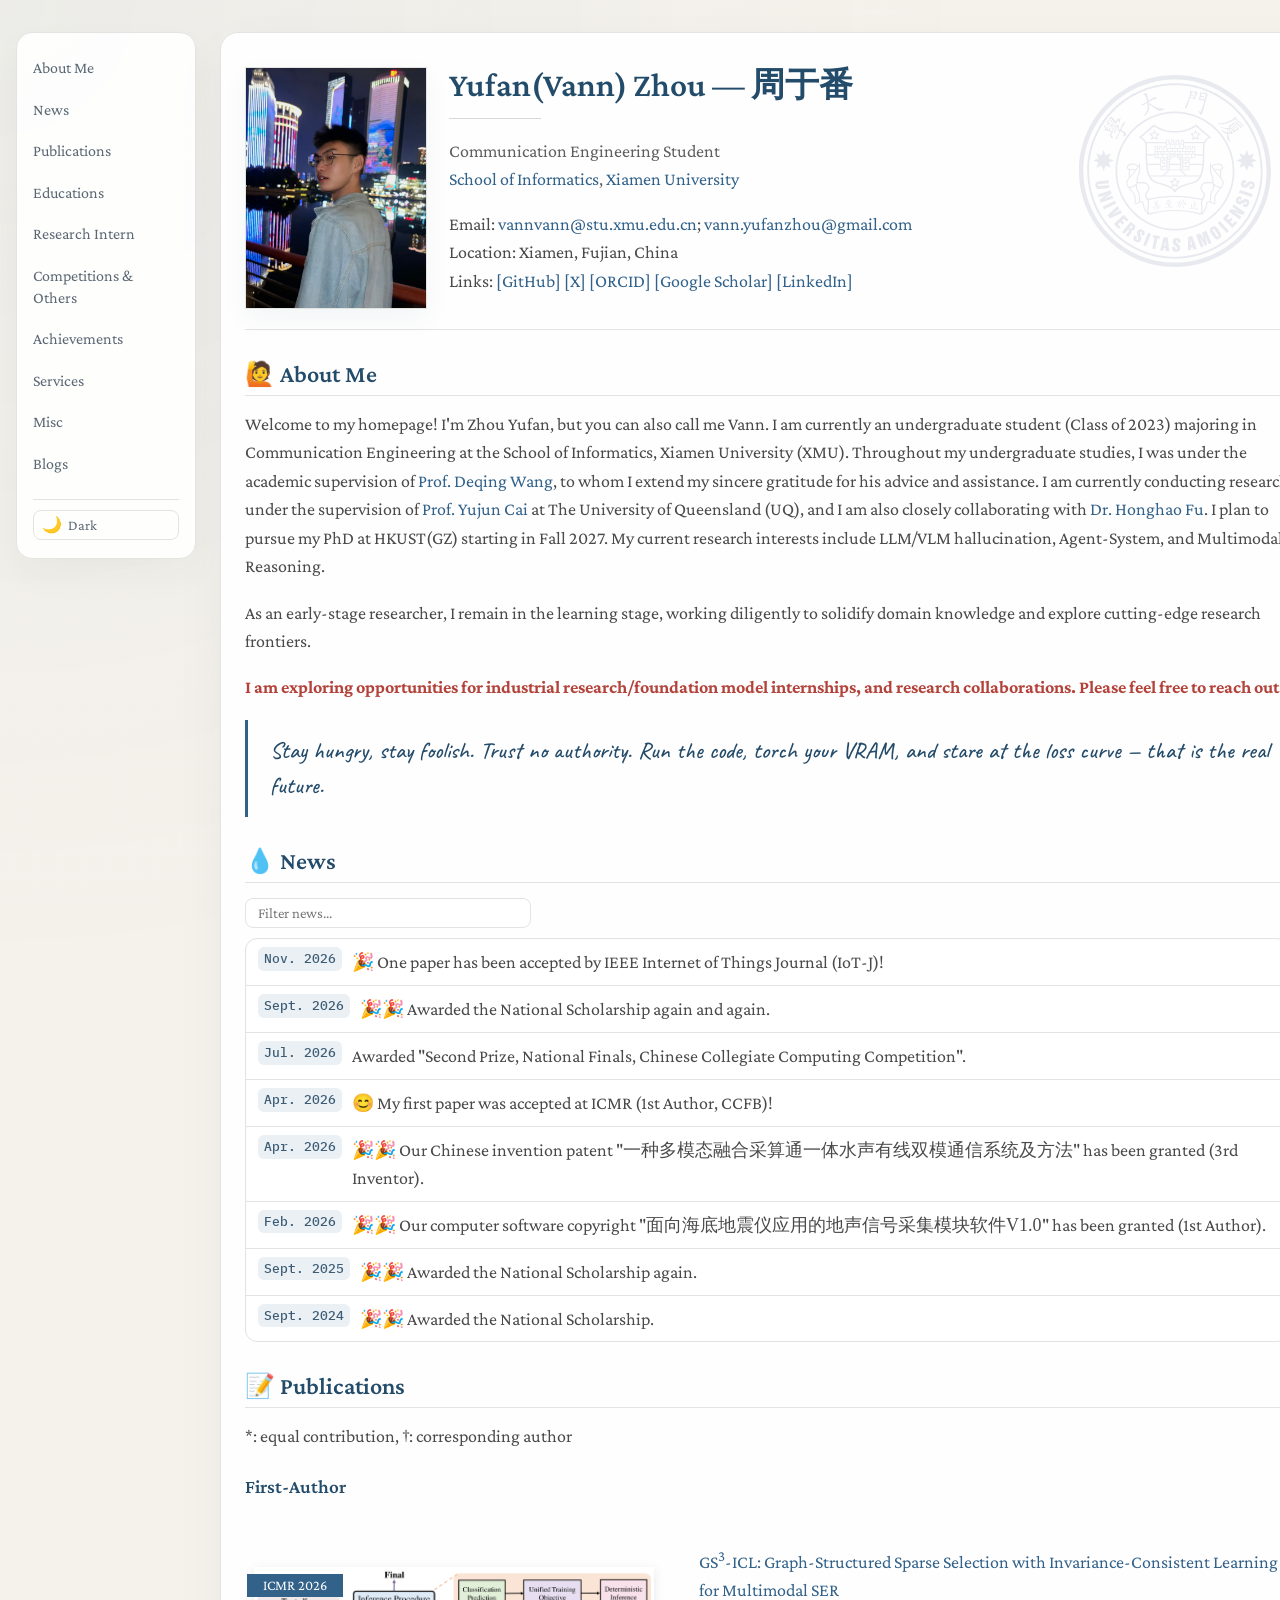
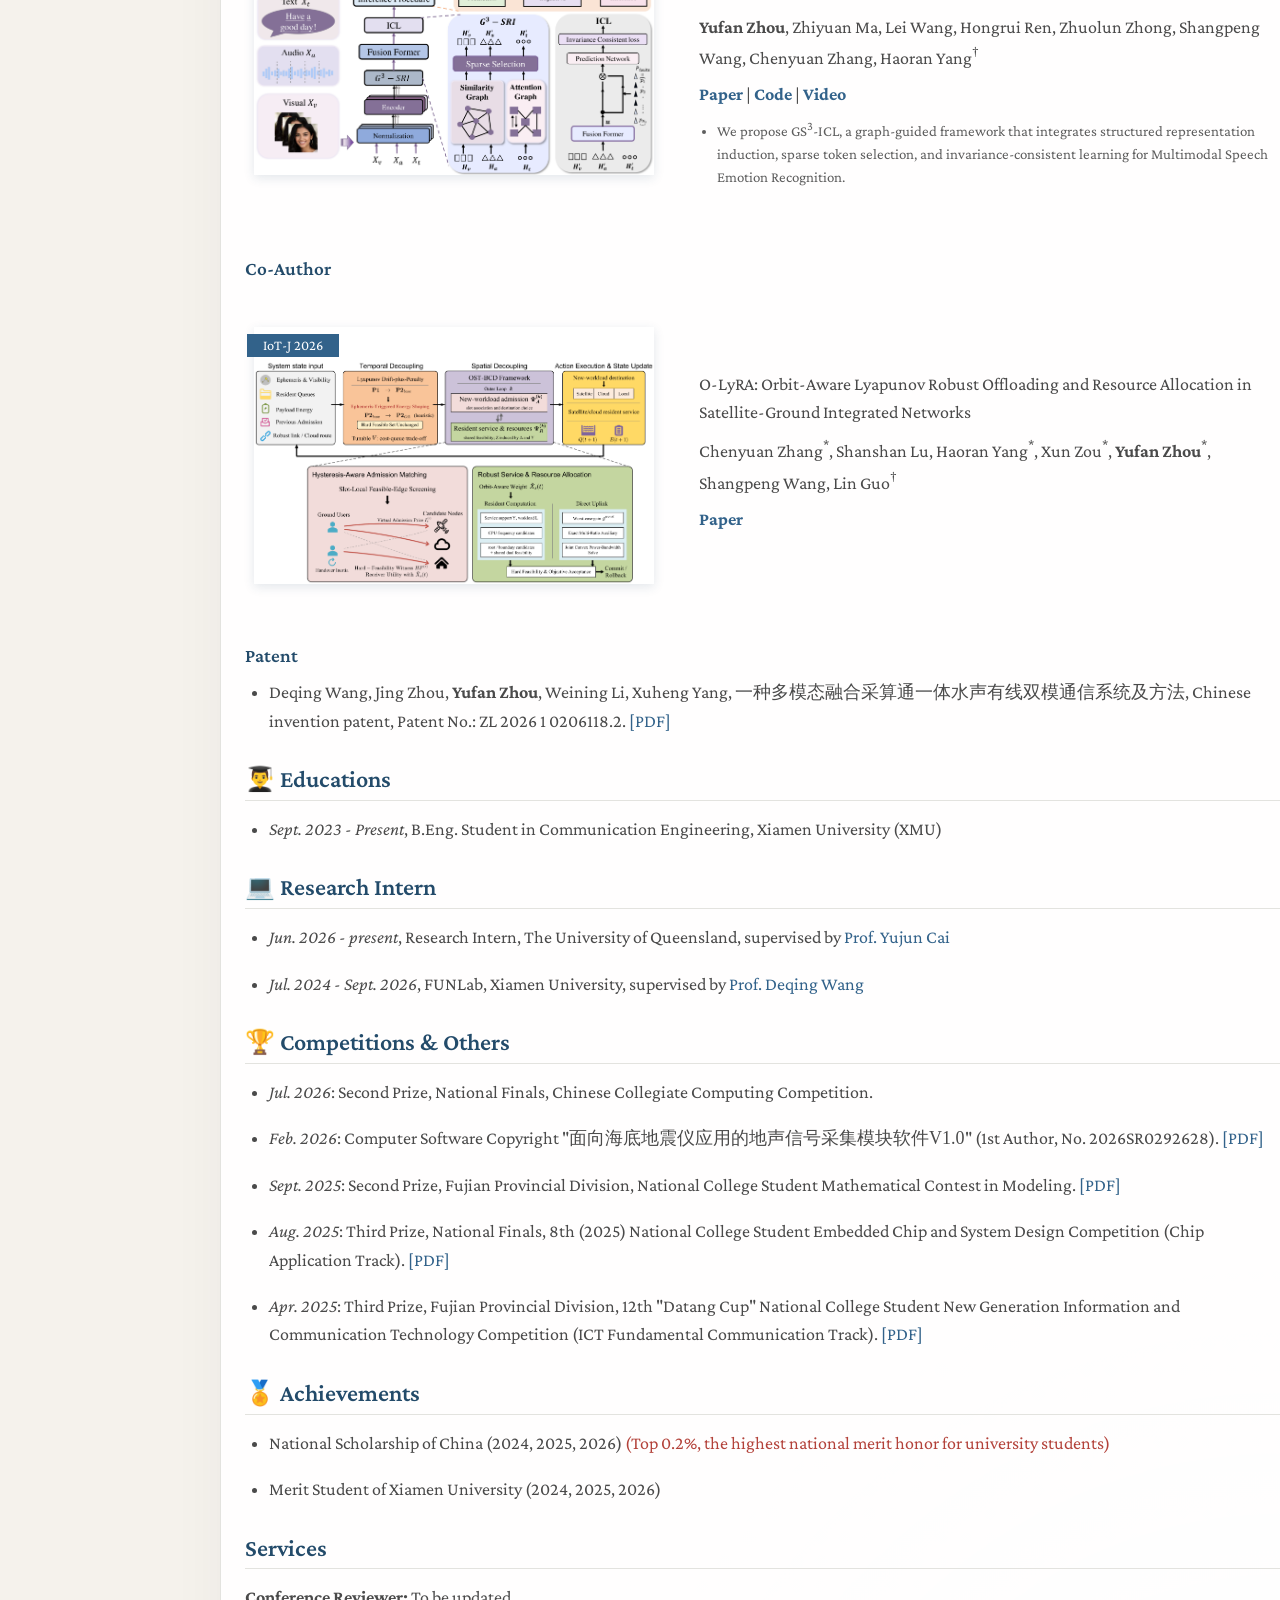
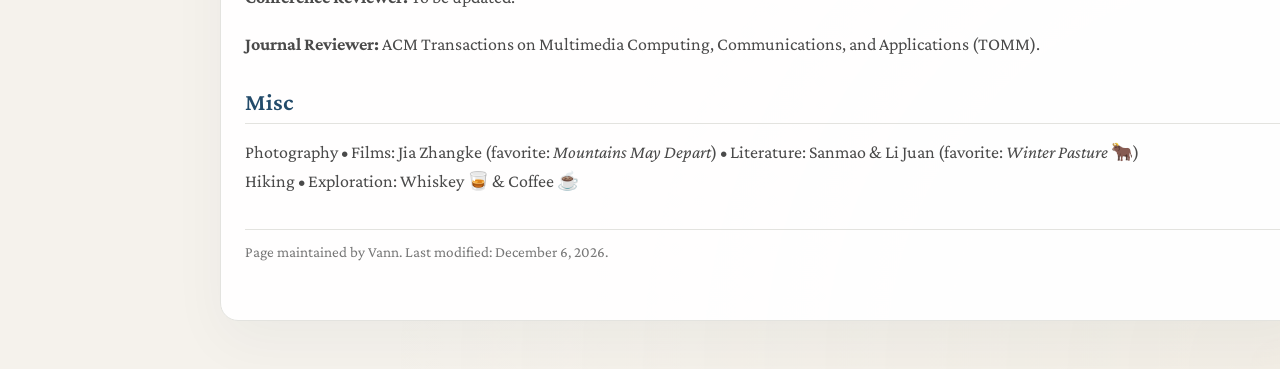
==== commit 706e8432: "Add O-LyRA method figure to its paper card" ====
--- a/index.html
+++ b/index.html
@@ -173,9 +173,7 @@
             <div class="paper-box-image">
               <div>
                 <div class="badge">IoT-J 2026</div>
-                <svg class="paper-image-placeholder" viewBox="0 0 1024 768" width="400" height="300" aria-hidden="true" focusable="false">
-                  <rect x="1" y="1" width="1022" height="766" rx="6"></rect>
-                </svg>
+                <img src="paper-fig/iotj-olyra/method.png" alt="O-LyRA framework overview" width="100%">
               </div>
             </div>
             <div class="paper-box-text">
--- a/css/style.css
+++ b/css/style.css
@@ -331,18 +331,6 @@
   object-fit: cover;
 }
 
-.paper-box .paper-box-image .paper-image-placeholder {
-  display: block;
-  max-width: 100%;
-  height: auto;
-  box-shadow: var(--shadow-paper);
-}
-
-.paper-box .paper-box-image .paper-image-placeholder rect {
-  fill: var(--bg-page);
-  stroke: var(--border-color);
-}
-
 .paper-box .paper-box-text {
   flex: 1;
   padding-left: 2em;
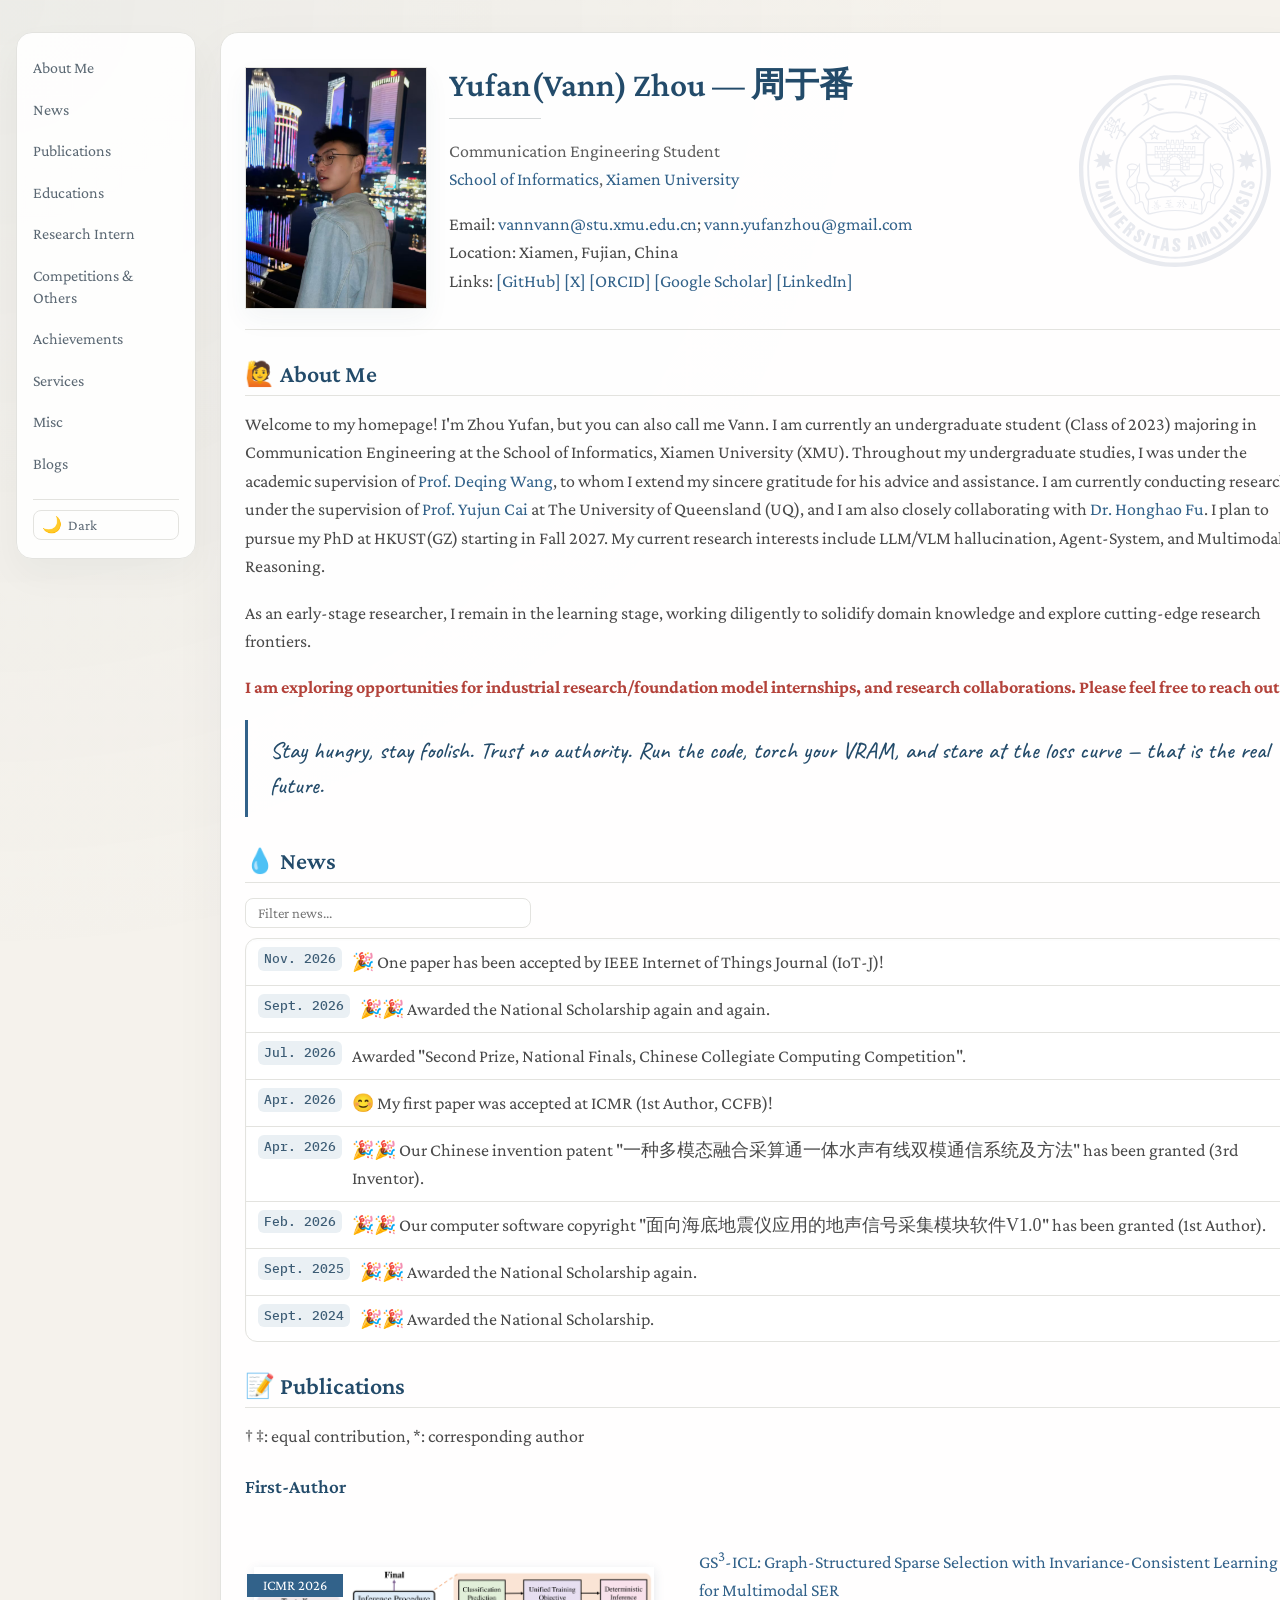
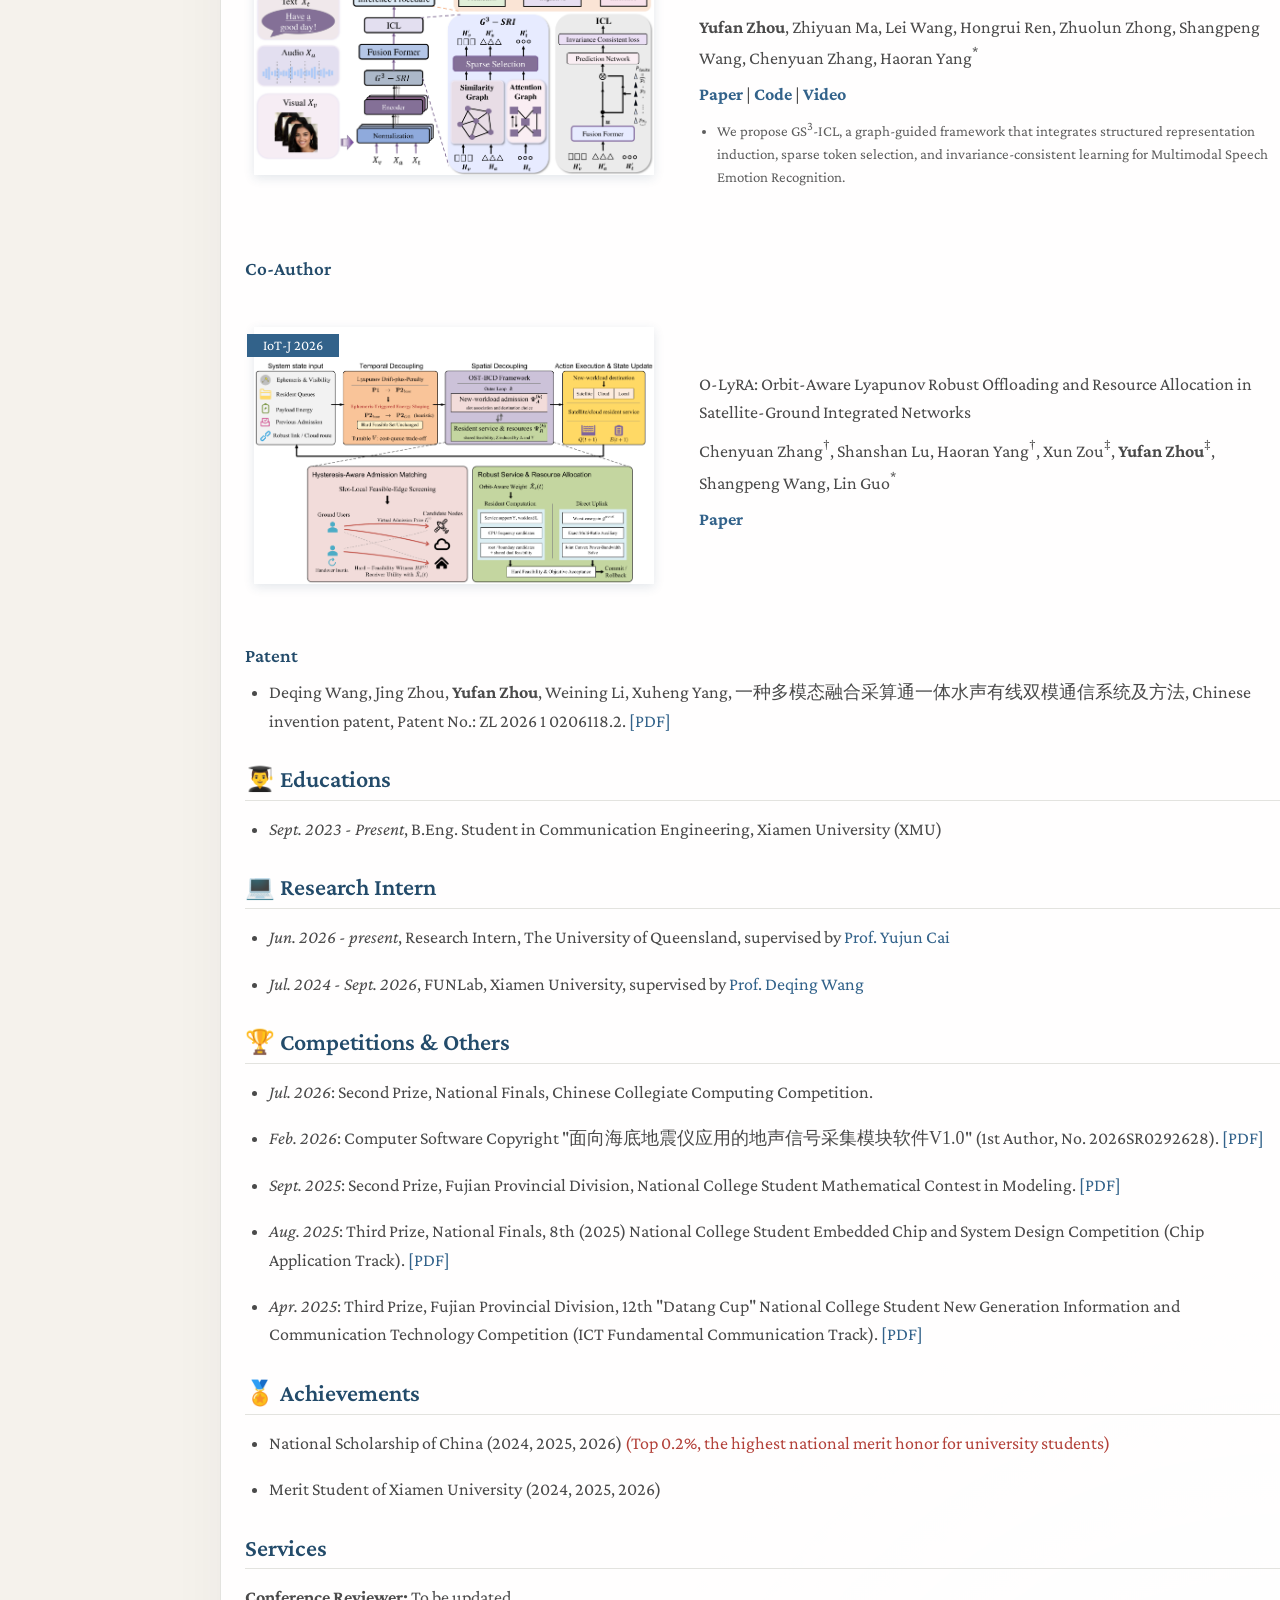
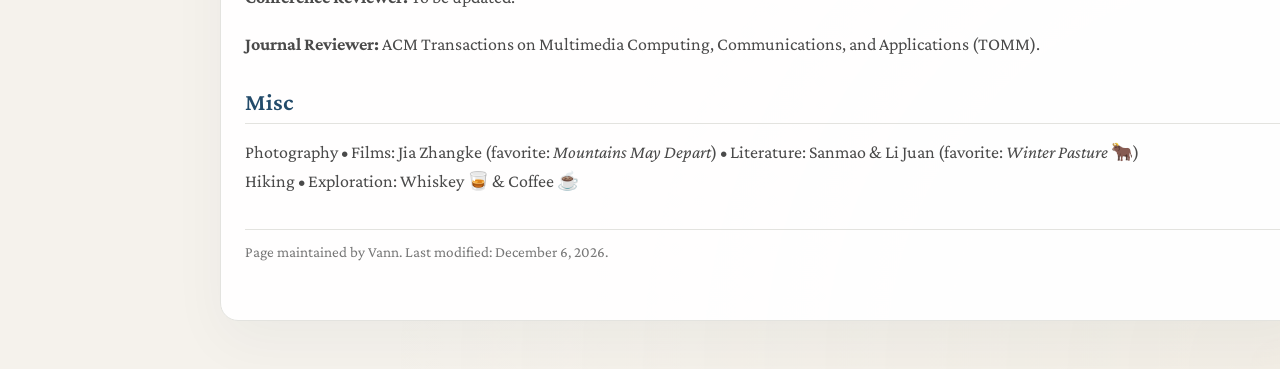
==== commit 79b70f82: "Change publication markers to dagger and asterisk legend" ====
--- a/index.html
+++ b/index.html
@@ -148,7 +148,7 @@
 
         <section id="papers" class="section-block">
           <h2>📝 Publications</h2>
-          <p>*: equal contribution, †: corresponding author</p>
+          <p>† ‡: equal contribution, *: corresponding author</p>
 
           <h3 class="publication-subheading">First-Author</h3>
           <div class="paper-box">
@@ -160,7 +160,7 @@
             </div>
             <div class="paper-box-text">
               <p><a href="https://doi.org/10.1145/3805622.3810766" target="_blank" rel="noreferrer noopener">GS<sup>3</sup>-ICL: Graph-Structured Sparse Selection with Invariance-Consistent Learning for Multimodal SER</a></p>
-              <p><strong>Yufan Zhou</strong>, Zhiyuan Ma, Lei Wang, Hongrui Ren, Zhuolun Zhong, Shangpeng Wang, Chenyuan Zhang, Haoran Yang<sup>†</sup></p>
+              <p><strong>Yufan Zhou</strong>, Zhiyuan Ma, Lei Wang, Hongrui Ren, Zhuolun Zhong, Shangpeng Wang, Chenyuan Zhang, Haoran Yang<sup>*</sup></p>
               <p><a href="assets/files/GS3-ICL.pdf" target="_blank" rel="noreferrer noopener"><strong>Paper</strong></a> | <a href="https://github.com/YuFanZhou142/GS3-ICL" target="_blank" rel="noreferrer noopener"><strong>Code</strong></a> | <a href="https://www.youtube.com/watch?v=BfheLvAfwCc" target="_blank" rel="noreferrer noopener"><strong>Video</strong></a></p>
               <ul>
                 <li>We propose GS<sup>3</sup>-ICL, a graph-guided framework that integrates structured representation induction, sparse token selection, and invariance-consistent learning for Multimodal Speech Emotion Recognition.</li>
@@ -178,7 +178,7 @@
             </div>
             <div class="paper-box-text">
               <p>O-LyRA: Orbit-Aware Lyapunov Robust Offloading and Resource Allocation in Satellite-Ground Integrated Networks</p>
-              <p>Chenyuan Zhang<sup>*</sup>, Shanshan Lu, Haoran Yang<sup>*</sup>, Xun Zou<sup>*</sup>, <strong>Yufan Zhou</strong><sup>*</sup>, Shangpeng Wang, Lin Guo<sup>†</sup></p>
+              <p>Chenyuan Zhang<sup>†</sup>, Shanshan Lu, Haoran Yang<sup>†</sup>, Xun Zou<sup>‡</sup>, <strong>Yufan Zhou</strong><sup>‡</sup>, Shangpeng Wang, Lin Guo<sup>*</sup></p>
               <p><a href="assets/files/o-lyra.pdf" target="_blank" rel="noreferrer noopener"><strong>Paper</strong></a></p>
             </div>
           </div>
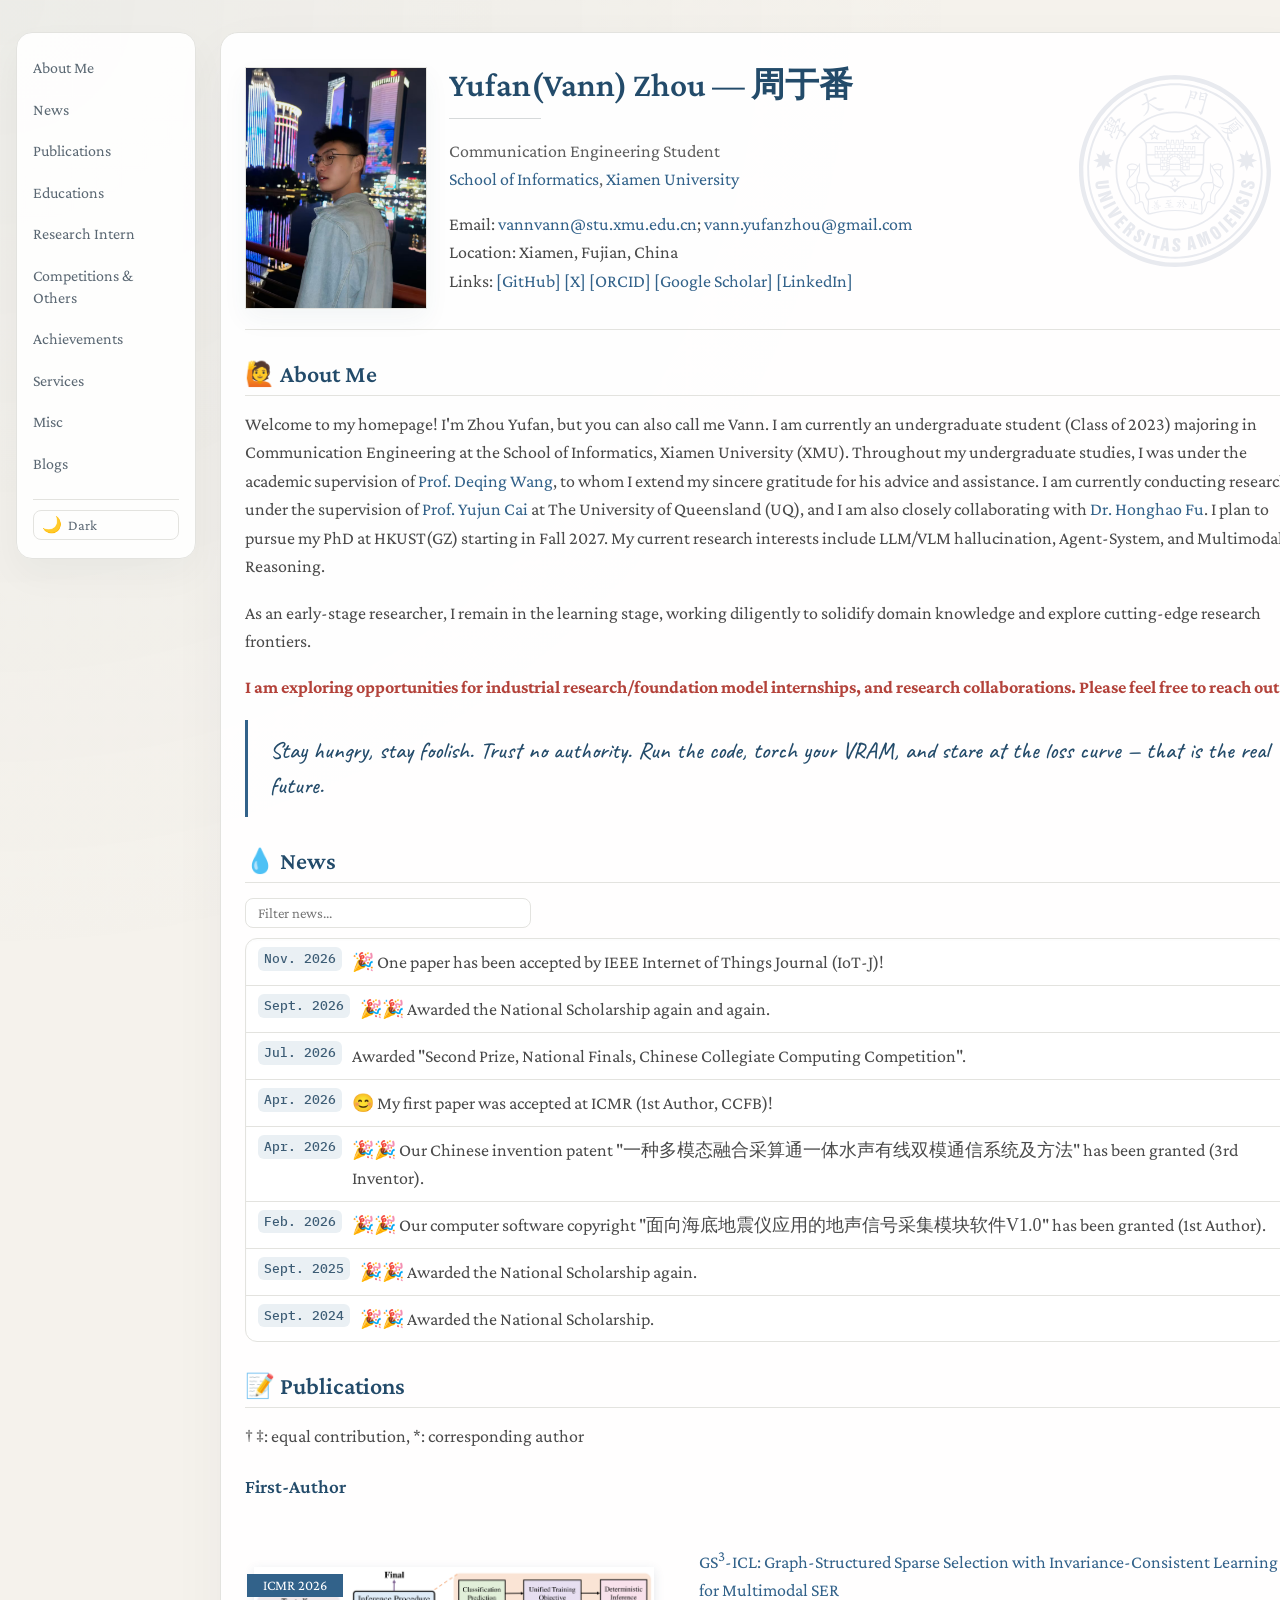
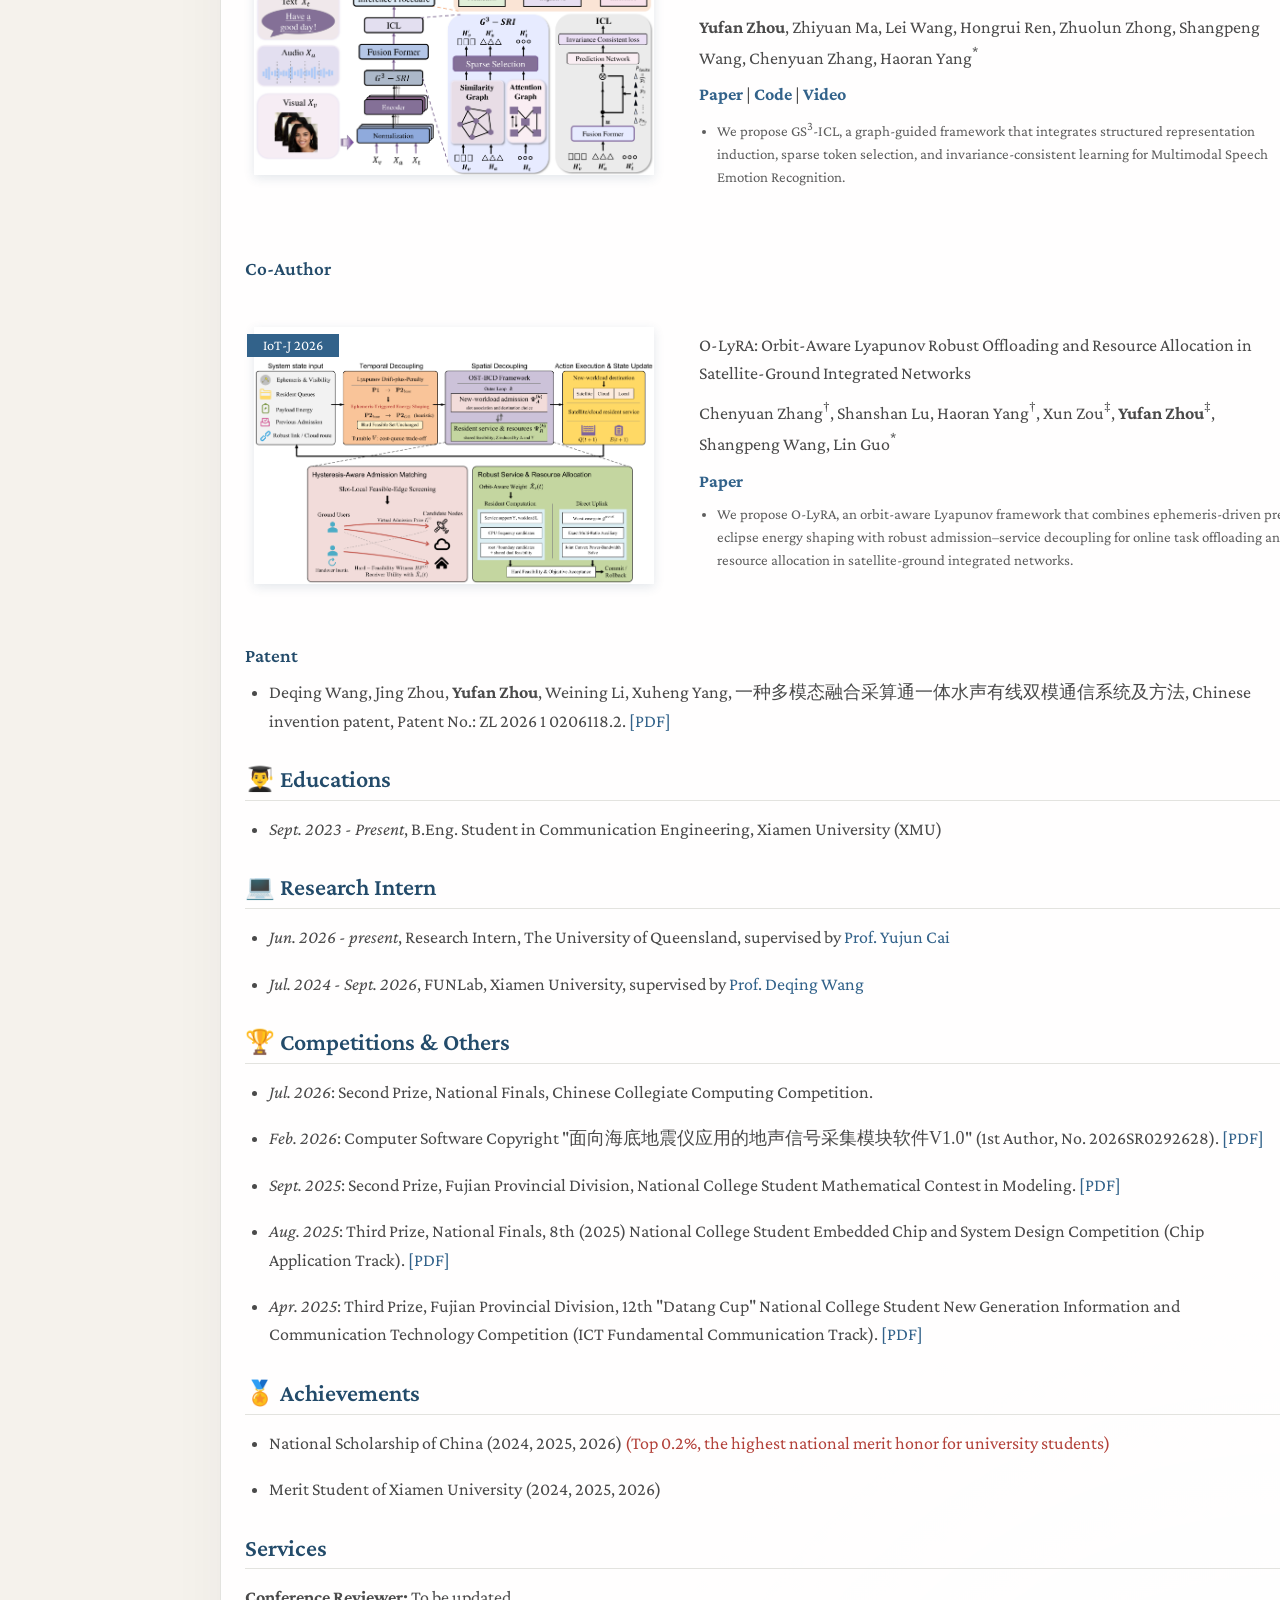
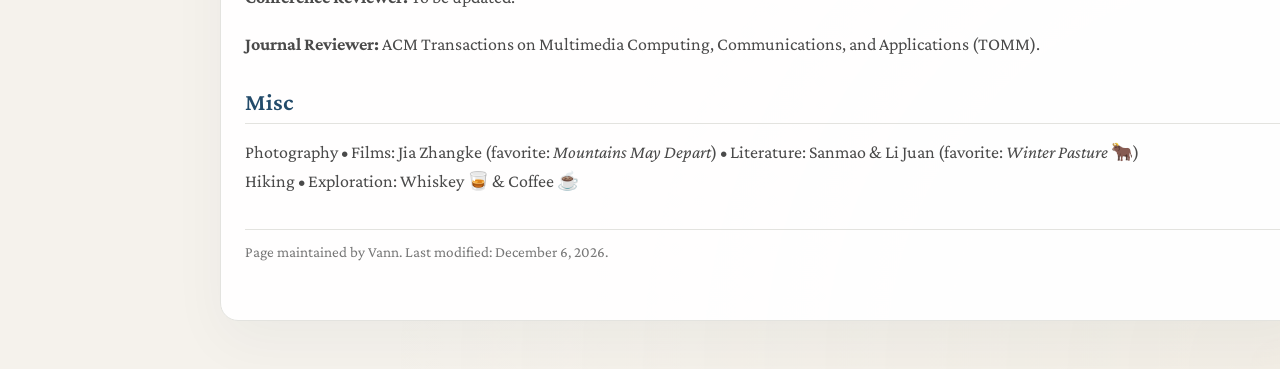
==== commit 8153b7e5: "Add O-LyRA summary bullet to its paper card" ====
--- a/index.html
+++ b/index.html
@@ -180,6 +180,9 @@
               <p>O-LyRA: Orbit-Aware Lyapunov Robust Offloading and Resource Allocation in Satellite-Ground Integrated Networks</p>
               <p>Chenyuan Zhang<sup>†</sup>, Shanshan Lu, Haoran Yang<sup>†</sup>, Xun Zou<sup>‡</sup>, <strong>Yufan Zhou</strong><sup>‡</sup>, Shangpeng Wang, Lin Guo<sup>*</sup></p>
               <p><a href="assets/files/o-lyra.pdf" target="_blank" rel="noreferrer noopener"><strong>Paper</strong></a></p>
+              <ul>
+                <li>We propose O-LyRA, an orbit-aware Lyapunov framework that combines ephemeris-driven pre-eclipse energy shaping with robust admission–service decoupling for online task offloading and resource allocation in satellite-ground integrated networks.</li>
+              </ul>
             </div>
           </div>
 
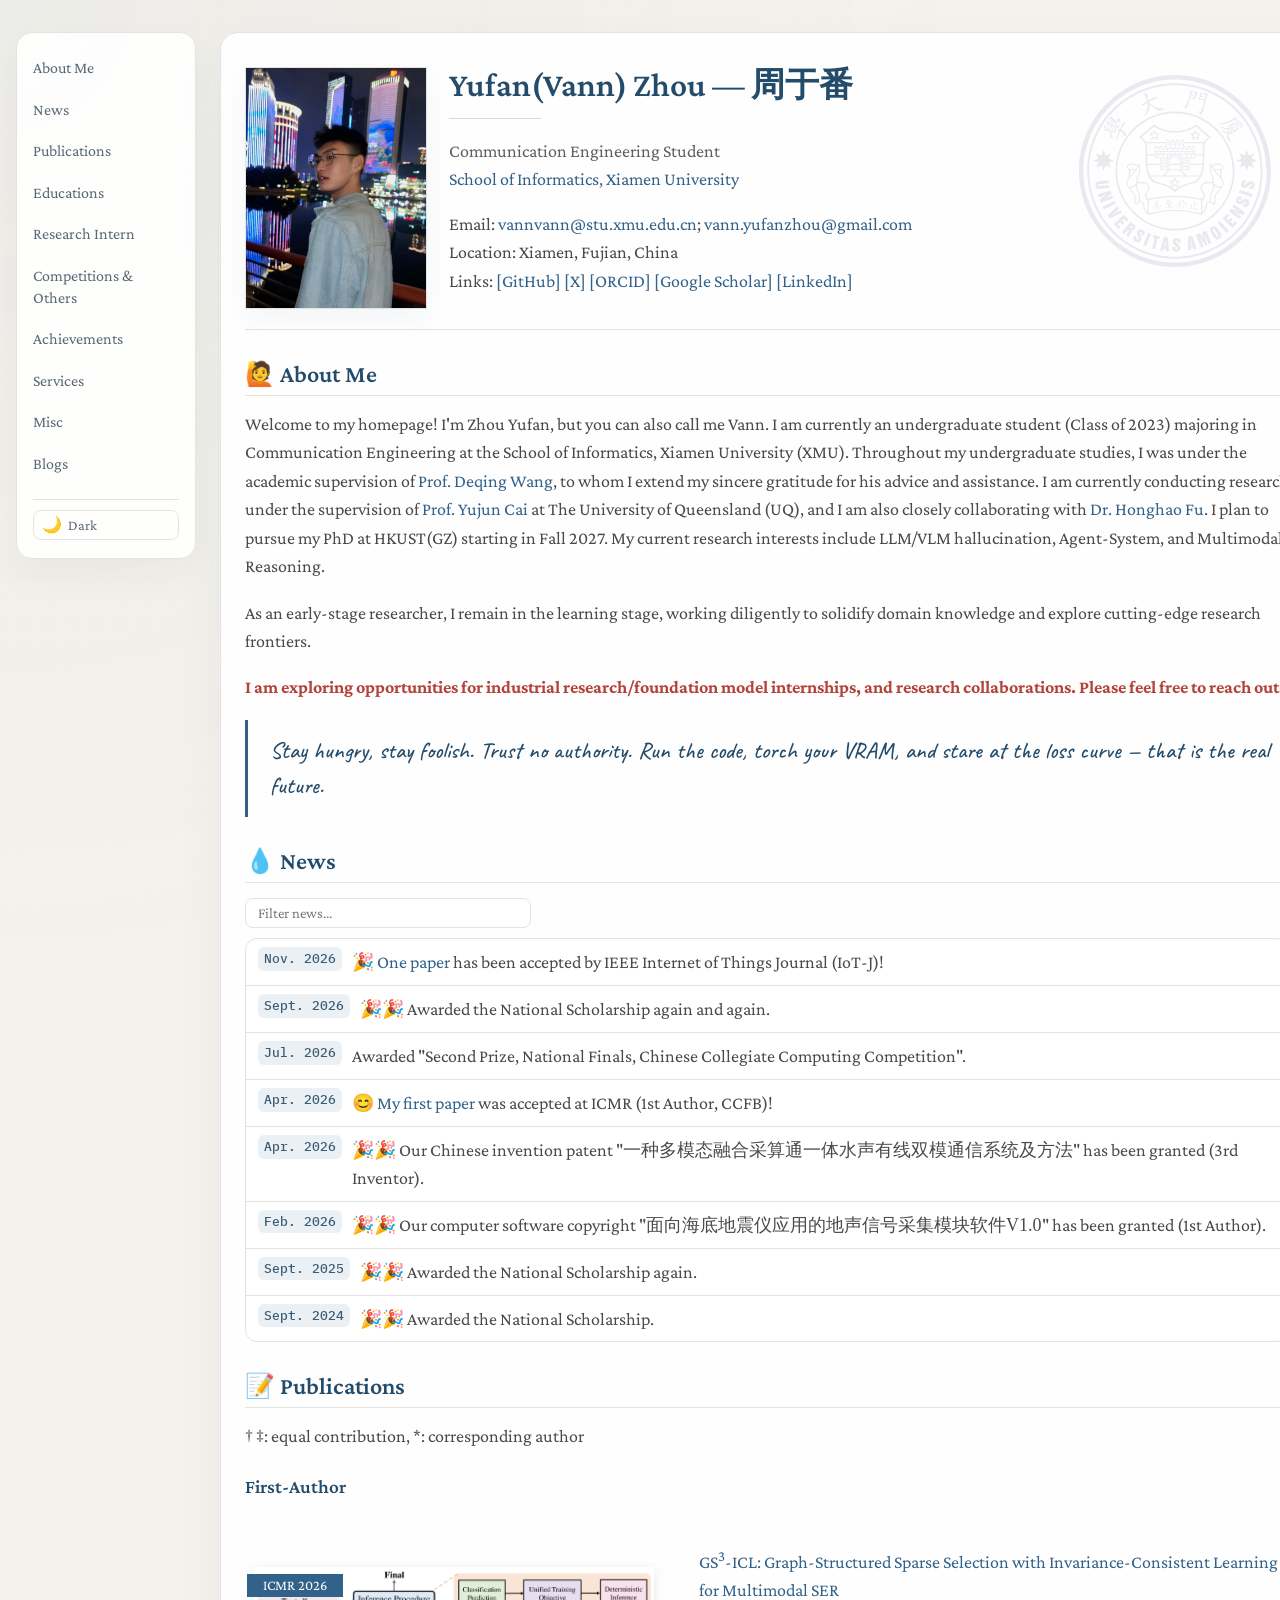
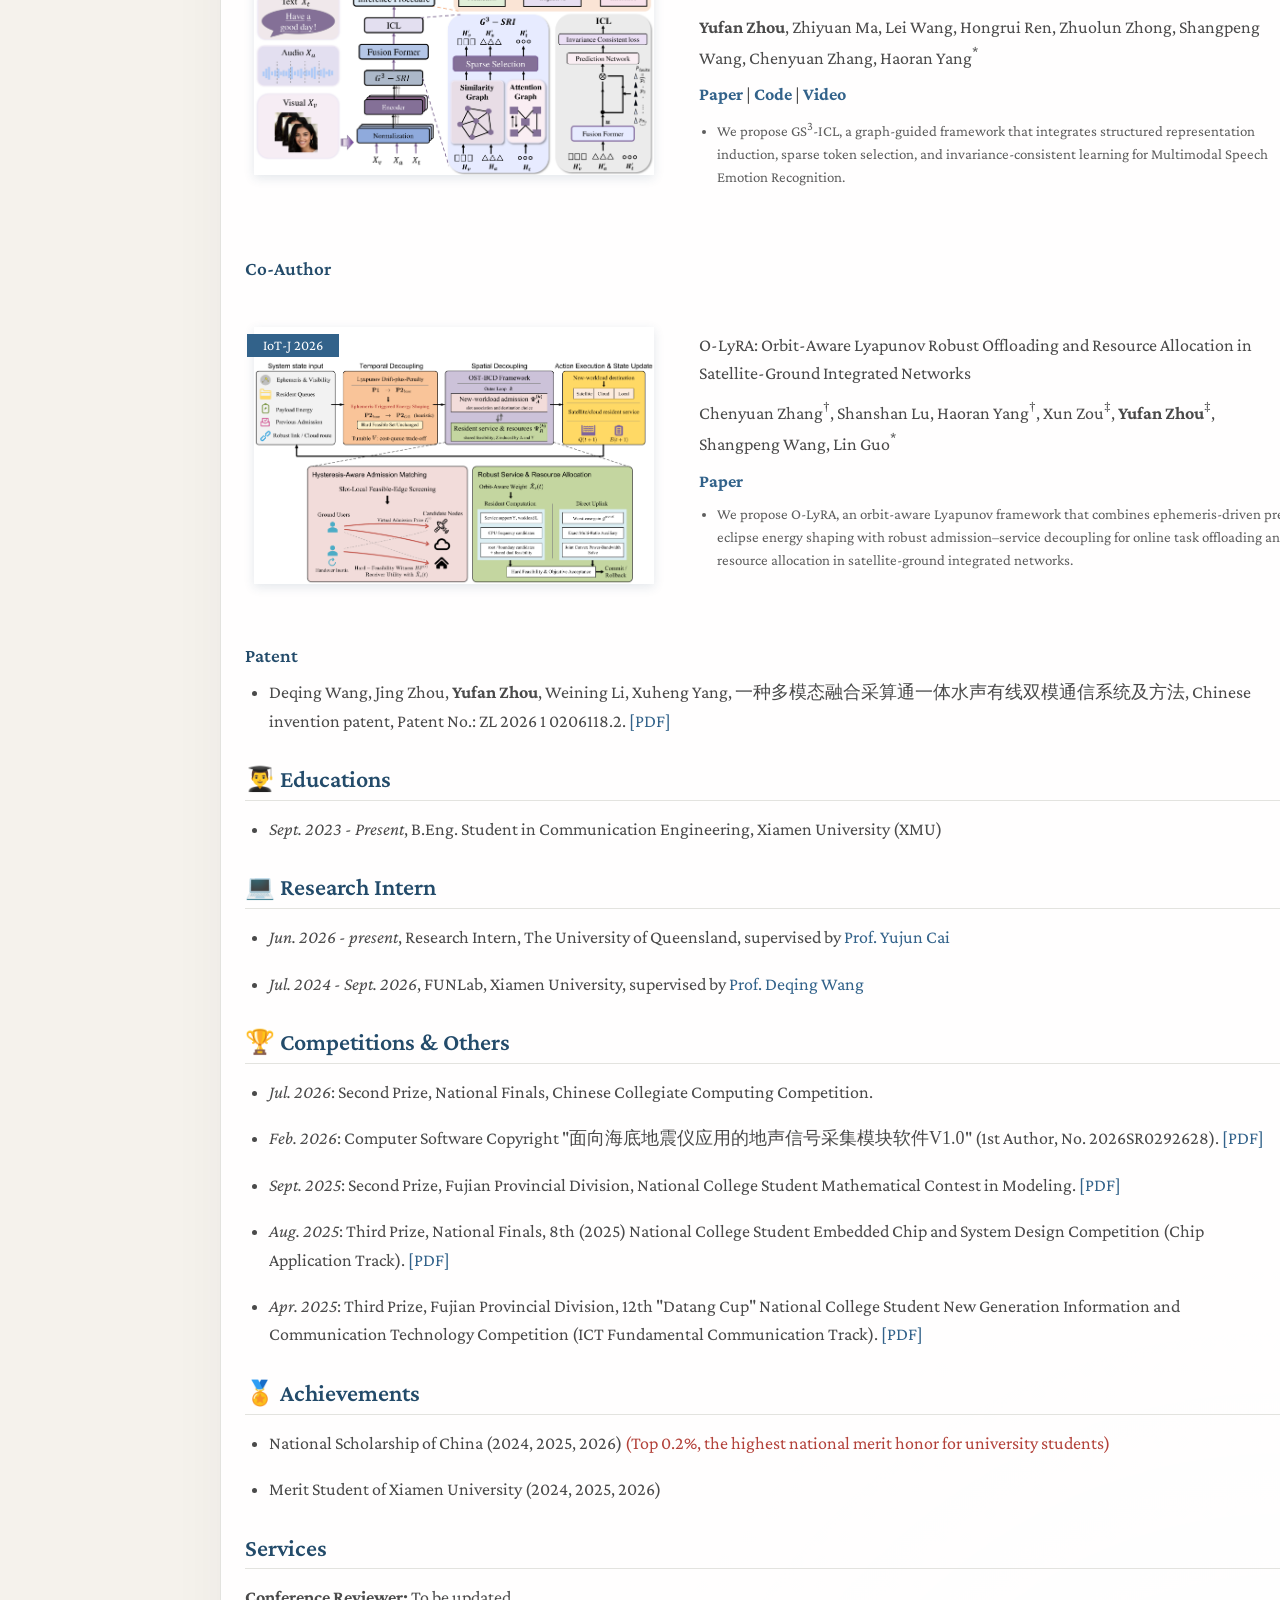
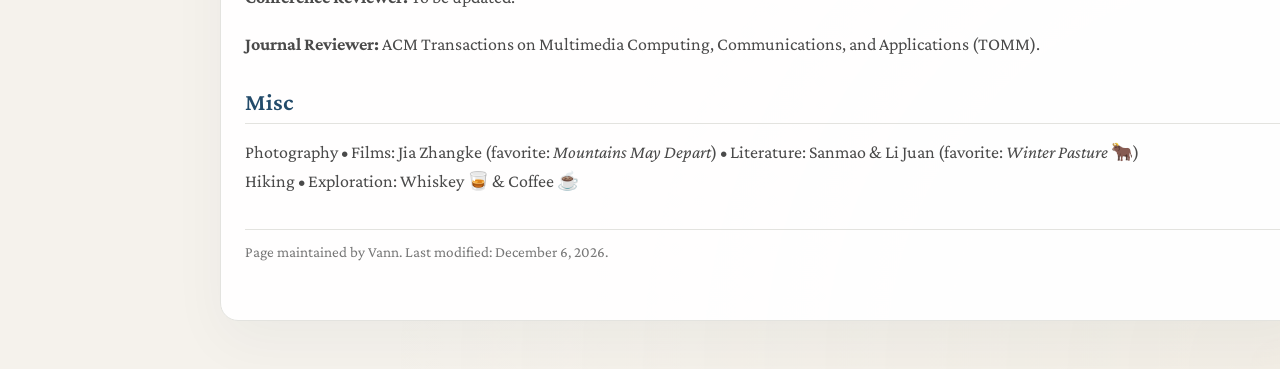
==== commit 374eb89d: "Link news mentions to their publication cards" ====
--- a/index.html
+++ b/index.html
@@ -112,7 +112,7 @@
             <div class="news-list" id="newsList">
               <div class="news-item" data-date="2026-11">
                 <div class="news-date-block">Nov. 2026</div>
-                <div class="news-content">🎉 One paper has been accepted by IEEE Internet of Things Journal (IoT-J)!</div>
+                <div class="news-content">🎉 <a href="#paper-olyra">One paper</a> has been accepted by IEEE Internet of Things Journal (IoT-J)!</div>
               </div>
               <div class="news-item" data-date="2026-09">
                 <div class="news-date-block">Sept. 2026</div>
@@ -124,7 +124,7 @@
               </div>
               <div class="news-item" data-date="2026-04">
                 <div class="news-date-block">Apr. 2026</div>
-                <div class="news-content">😊 My first paper was accepted at ICMR (1st Author, CCFB)!</div>
+                <div class="news-content">😊 <a href="#paper-gs3-icl">My first paper</a> was accepted at ICMR (1st Author, CCFB)!</div>
               </div>
               <div class="news-item" data-date="2026-04">
                 <div class="news-date-block">Apr. 2026</div>
@@ -151,7 +151,7 @@
           <p>† ‡: equal contribution, *: corresponding author</p>
 
           <h3 class="publication-subheading">First-Author</h3>
-          <div class="paper-box">
+          <div class="paper-box" id="paper-gs3-icl">
             <div class="paper-box-image">
               <div>
                 <div class="badge">ICMR 2026</div>
@@ -169,7 +169,7 @@
           </div>
 
           <h3 class="publication-subheading">Co-Author</h3>
-          <div class="paper-box">
+          <div class="paper-box" id="paper-olyra">
             <div class="paper-box-image">
               <div>
                 <div class="badge">IoT-J 2026</div>
--- a/css/style.css
+++ b/css/style.css
@@ -302,6 +302,7 @@
   display: flex;
   align-items: center;
   padding: 2em 0 2em 0;
+  scroll-margin-top: 28px;
 }
 
 .paper-box .paper-box-image {
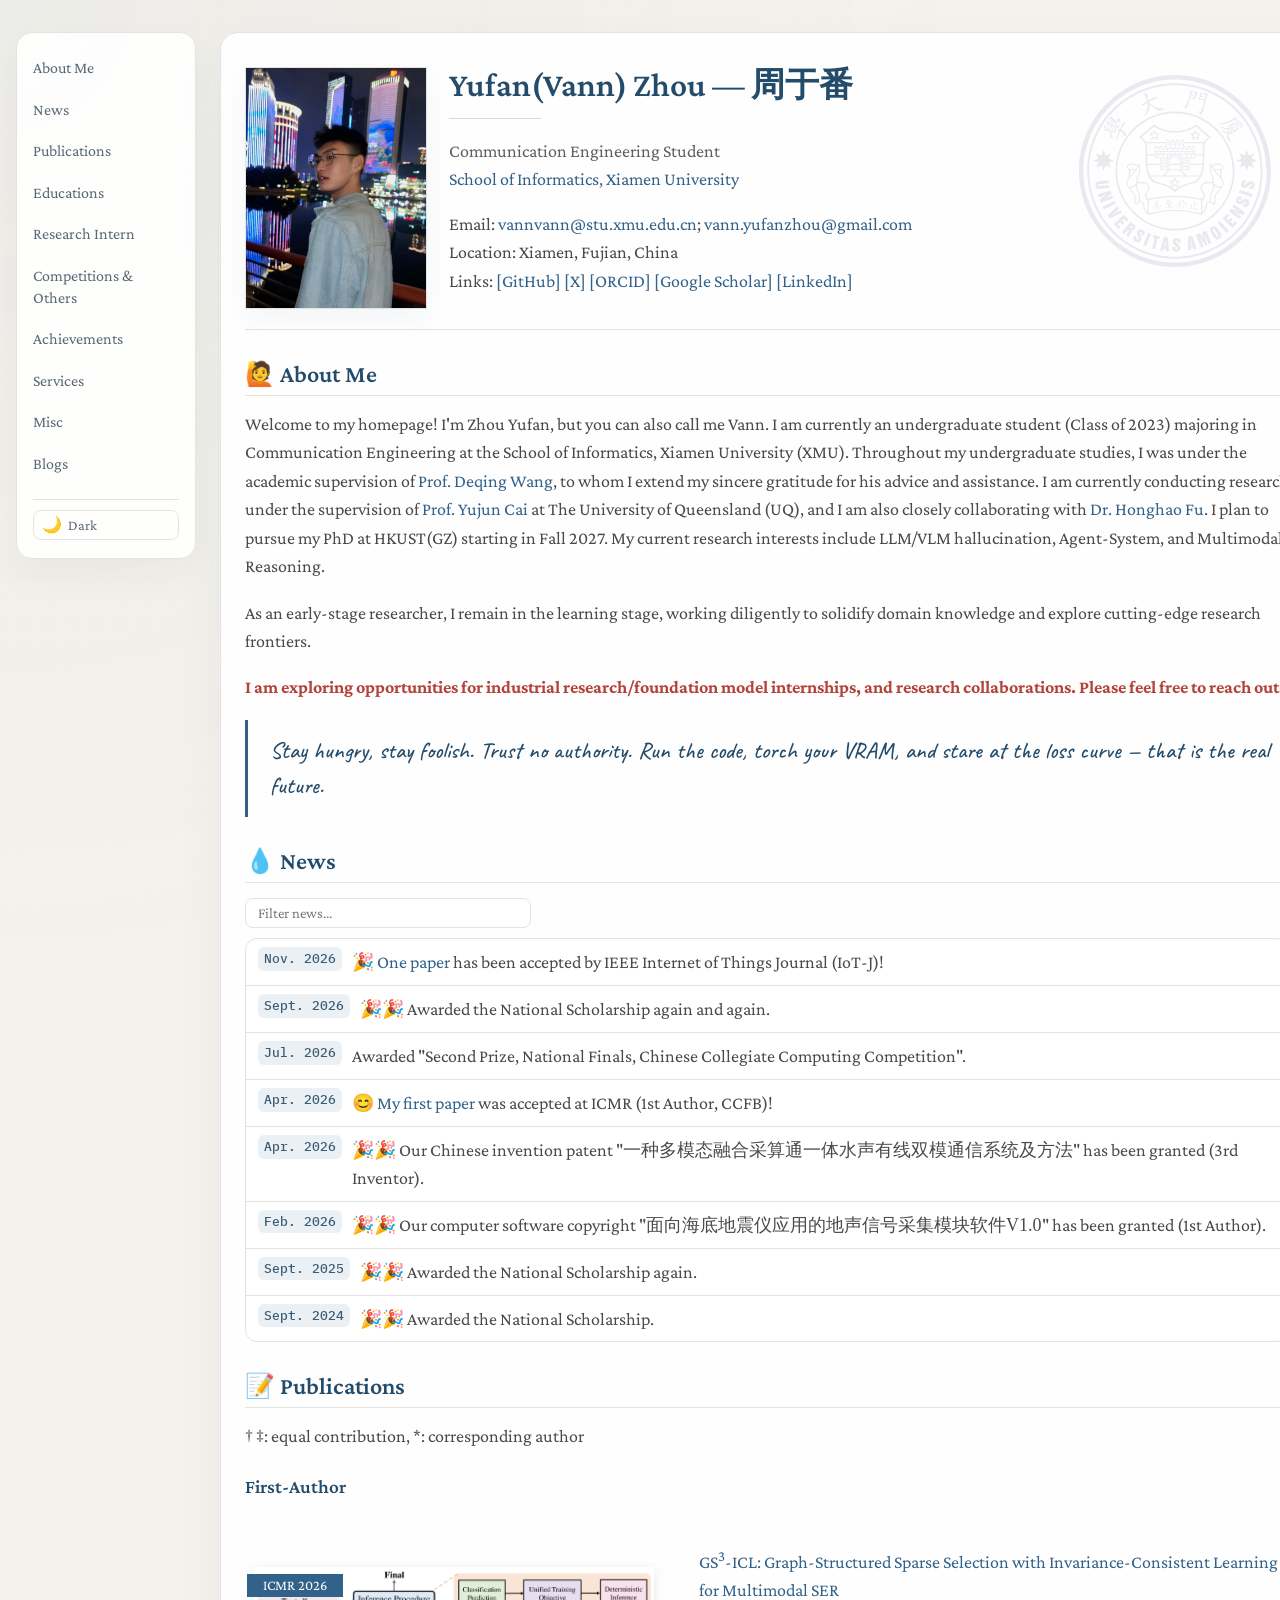
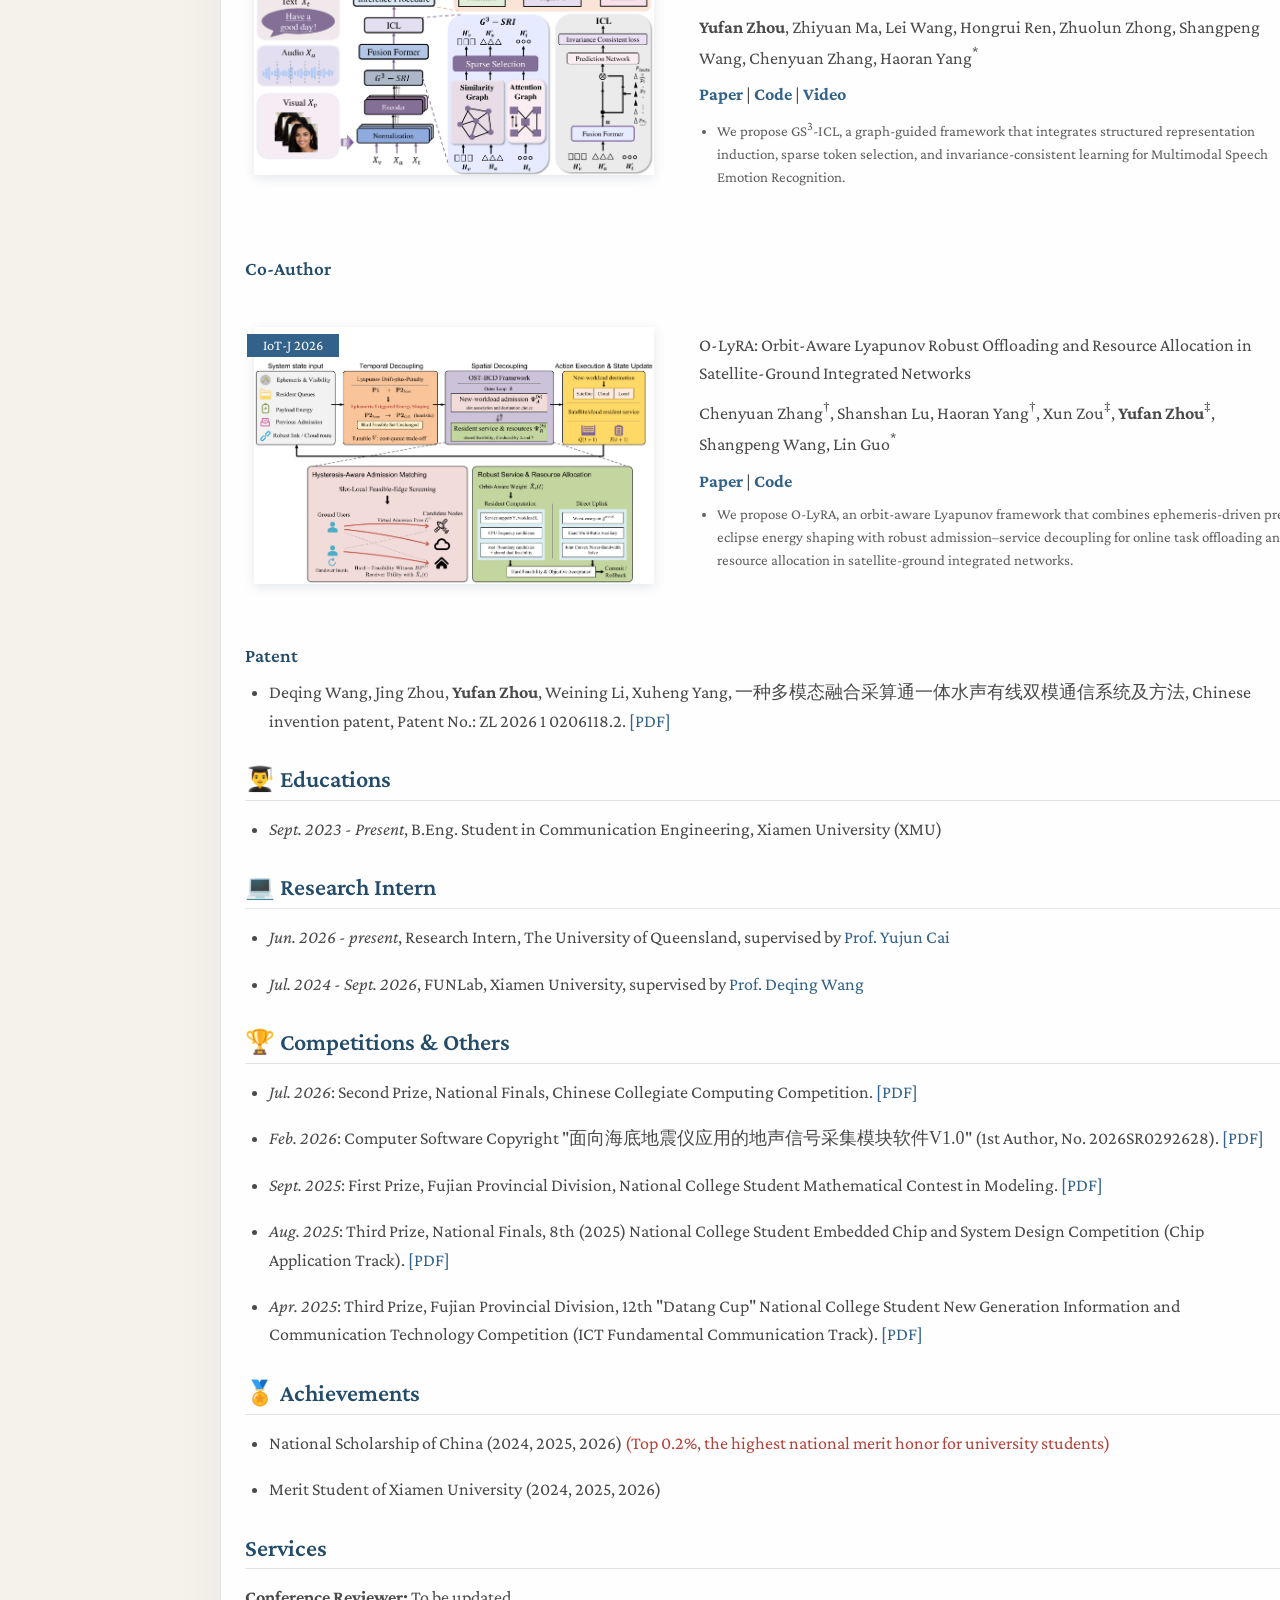
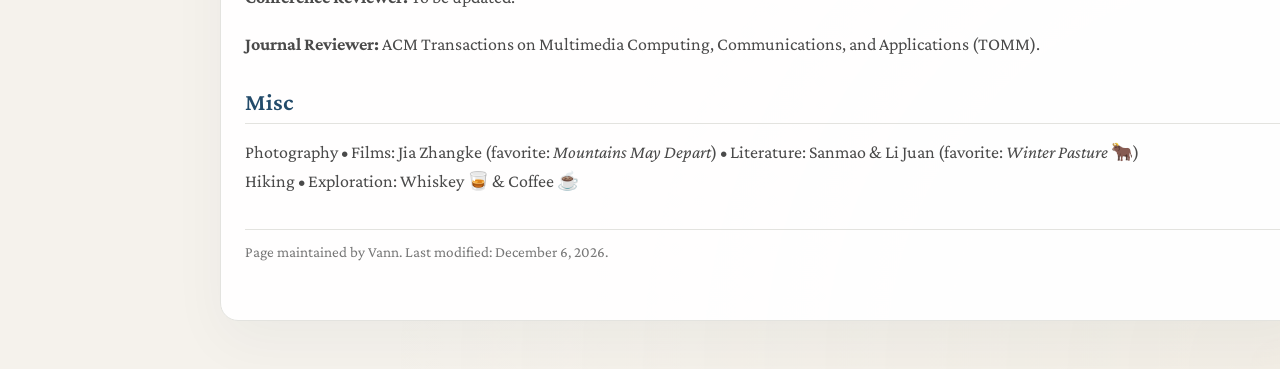
==== commit cc157d76: "Add computing competition certificate and O-LyRA code link Add the national-finals certificate PDF n" ====
--- a/index.html
+++ b/index.html
@@ -179,7 +179,7 @@
             <div class="paper-box-text">
               <p>O-LyRA: Orbit-Aware Lyapunov Robust Offloading and Resource Allocation in Satellite-Ground Integrated Networks</p>
               <p>Chenyuan Zhang<sup>†</sup>, Shanshan Lu, Haoran Yang<sup>†</sup>, Xun Zou<sup>‡</sup>, <strong>Yufan Zhou</strong><sup>‡</sup>, Shangpeng Wang, Lin Guo<sup>*</sup></p>
-              <p><a href="assets/files/o-lyra.pdf" target="_blank" rel="noreferrer noopener"><strong>Paper</strong></a></p>
+              <p><a href="assets/files/o-lyra.pdf" target="_blank" rel="noreferrer noopener"><strong>Paper</strong></a> | <a href="https://github.com/chenyuan-star/CSTK" target="_blank" rel="noreferrer noopener"><strong>Code</strong></a></p>
               <ul>
                 <li>We propose O-LyRA, an orbit-aware Lyapunov framework that combines ephemeris-driven pre-eclipse energy shaping with robust admission–service decoupling for online task offloading and resource allocation in satellite-ground integrated networks.</li>
               </ul>
@@ -220,13 +220,13 @@
           <h2>🏆 Competitions &amp; Others</h2>
           <ul>
             <li>
-              <p><em>Jul. 2026</em>: Second Prize, National Finals, Chinese Collegiate Computing Competition.</p>
+              <p><em>Jul. 2026</em>: Second Prize, National Finals, Chinese Collegiate Computing Competition. <a href="assets/files/computing-competition-2026-certificate.pdf" target="_blank" rel="noreferrer">[PDF]</a></p>
             </li>
             <li>
               <p><em>Feb. 2026</em>: Computer Software Copyright "<span class="zh-song">面向海底地震仪应用的地声信号采集模块软件V1.0</span>" (1st Author, No. 2026SR0292628). <a href="assets/files/Certificate of Computer Software Copyright Registration.pdf" target="_blank" rel="noreferrer">[PDF]</a></p>
             </li>
             <li>
-              <p><em>Sept. 2025</em>: Second Prize, Fujian Provincial Division, National College Student Mathematical Contest in Modeling. <a href="assets/files/math-modeling-2025-proof.pdf" target="_blank" rel="noreferrer">[PDF]</a></p>
+              <p><em>Sept. 2025</em>: First Prize, Fujian Provincial Division, National College Student Mathematical Contest in Modeling. <a href="assets/files/math-modeling-2025-proof.pdf" target="_blank" rel="noreferrer">[PDF]</a></p>
             </li>
             <li>
               <p><em>Aug. 2025</em>: Third Prize, National Finals, 8th (2025) National College Student Embedded Chip and System Design Competition (Chip Application Track). <a href="assets/files/embedded-competition-2025-proof.pdf" target="_blank" rel="noreferrer">[PDF]</a></p>
